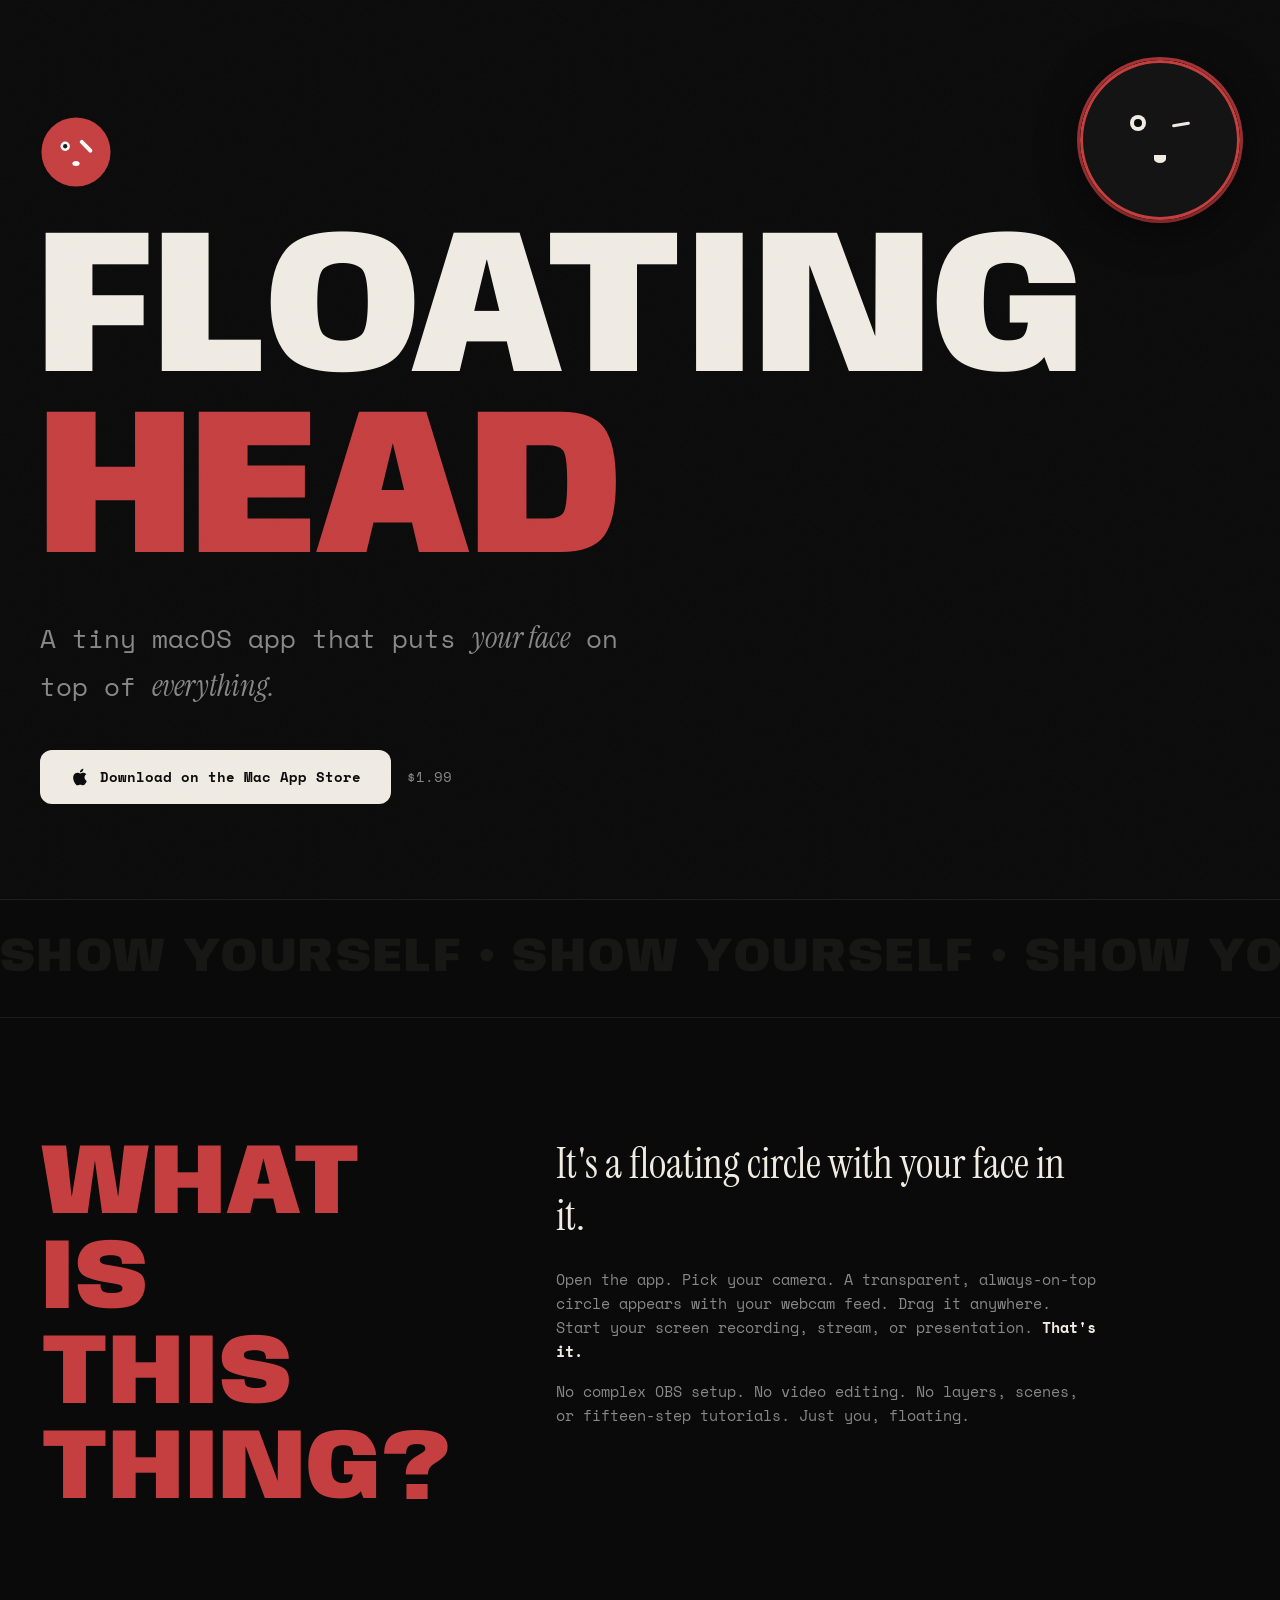
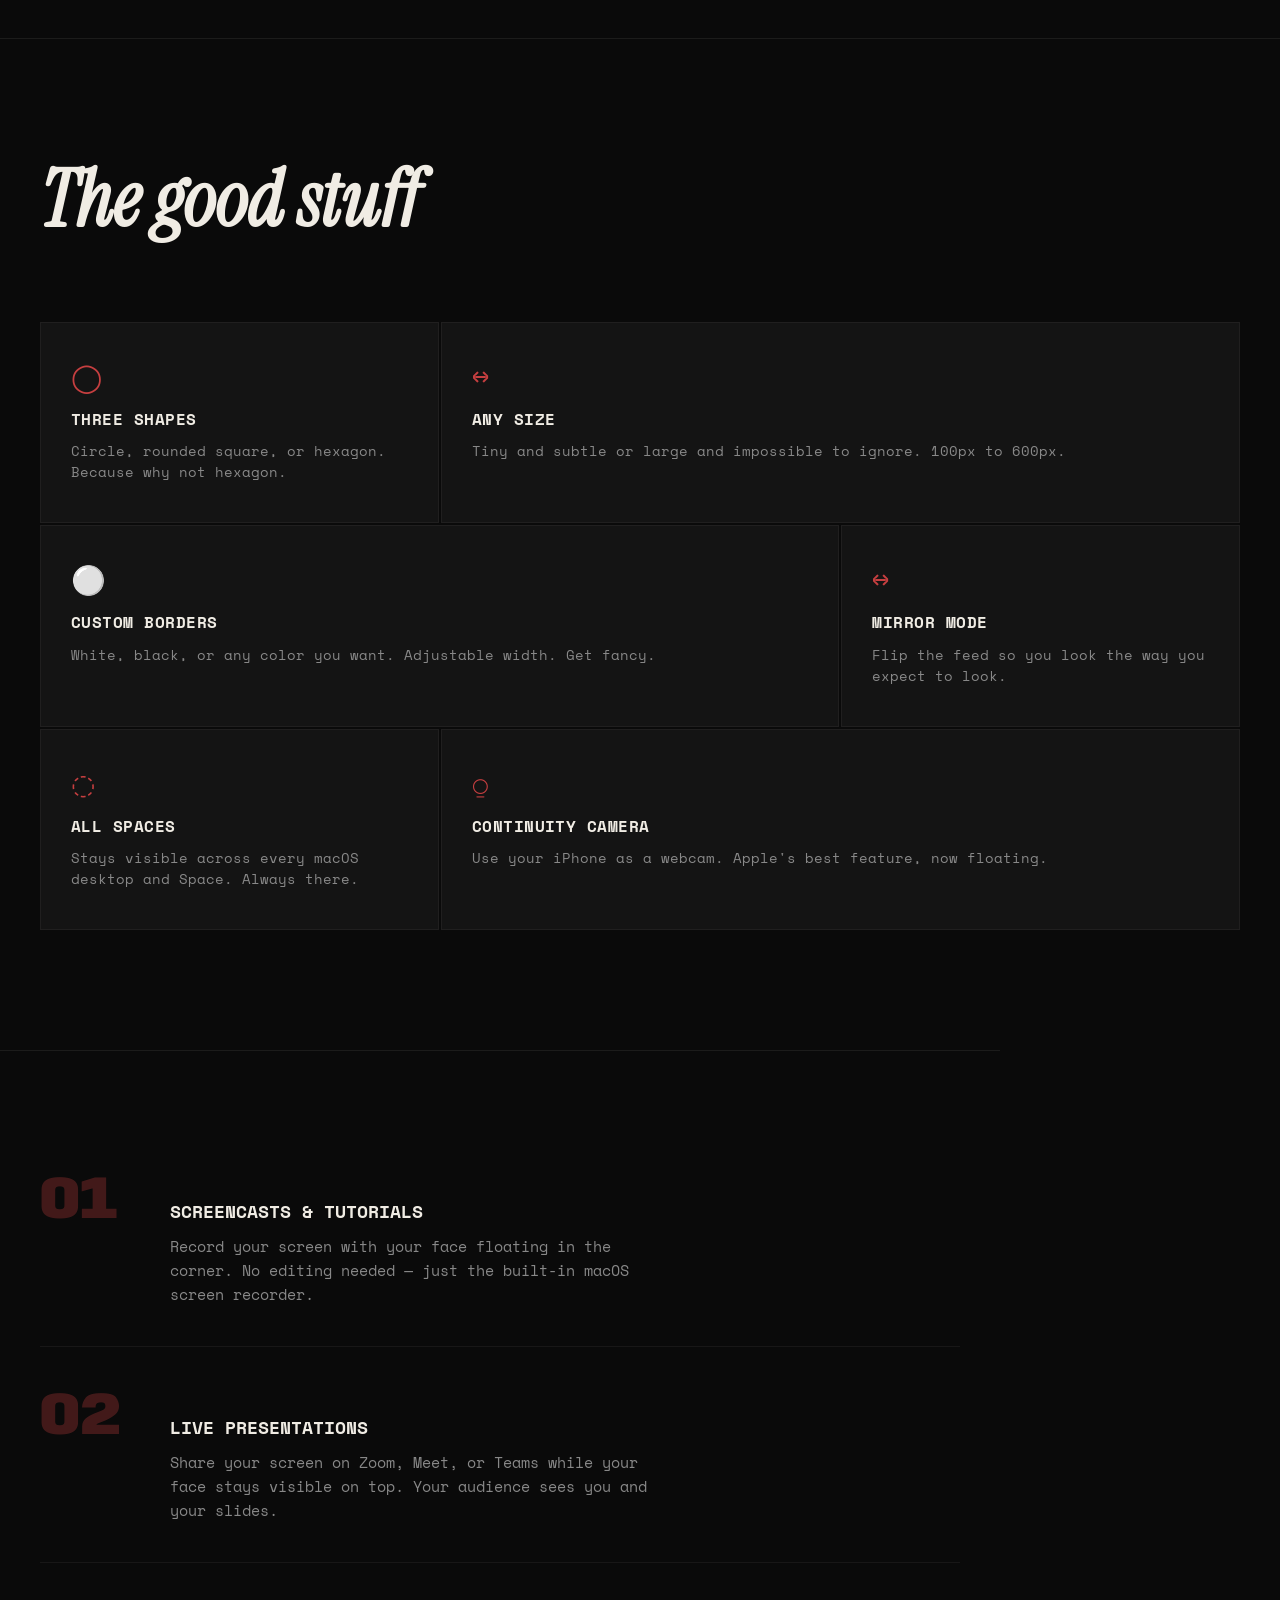
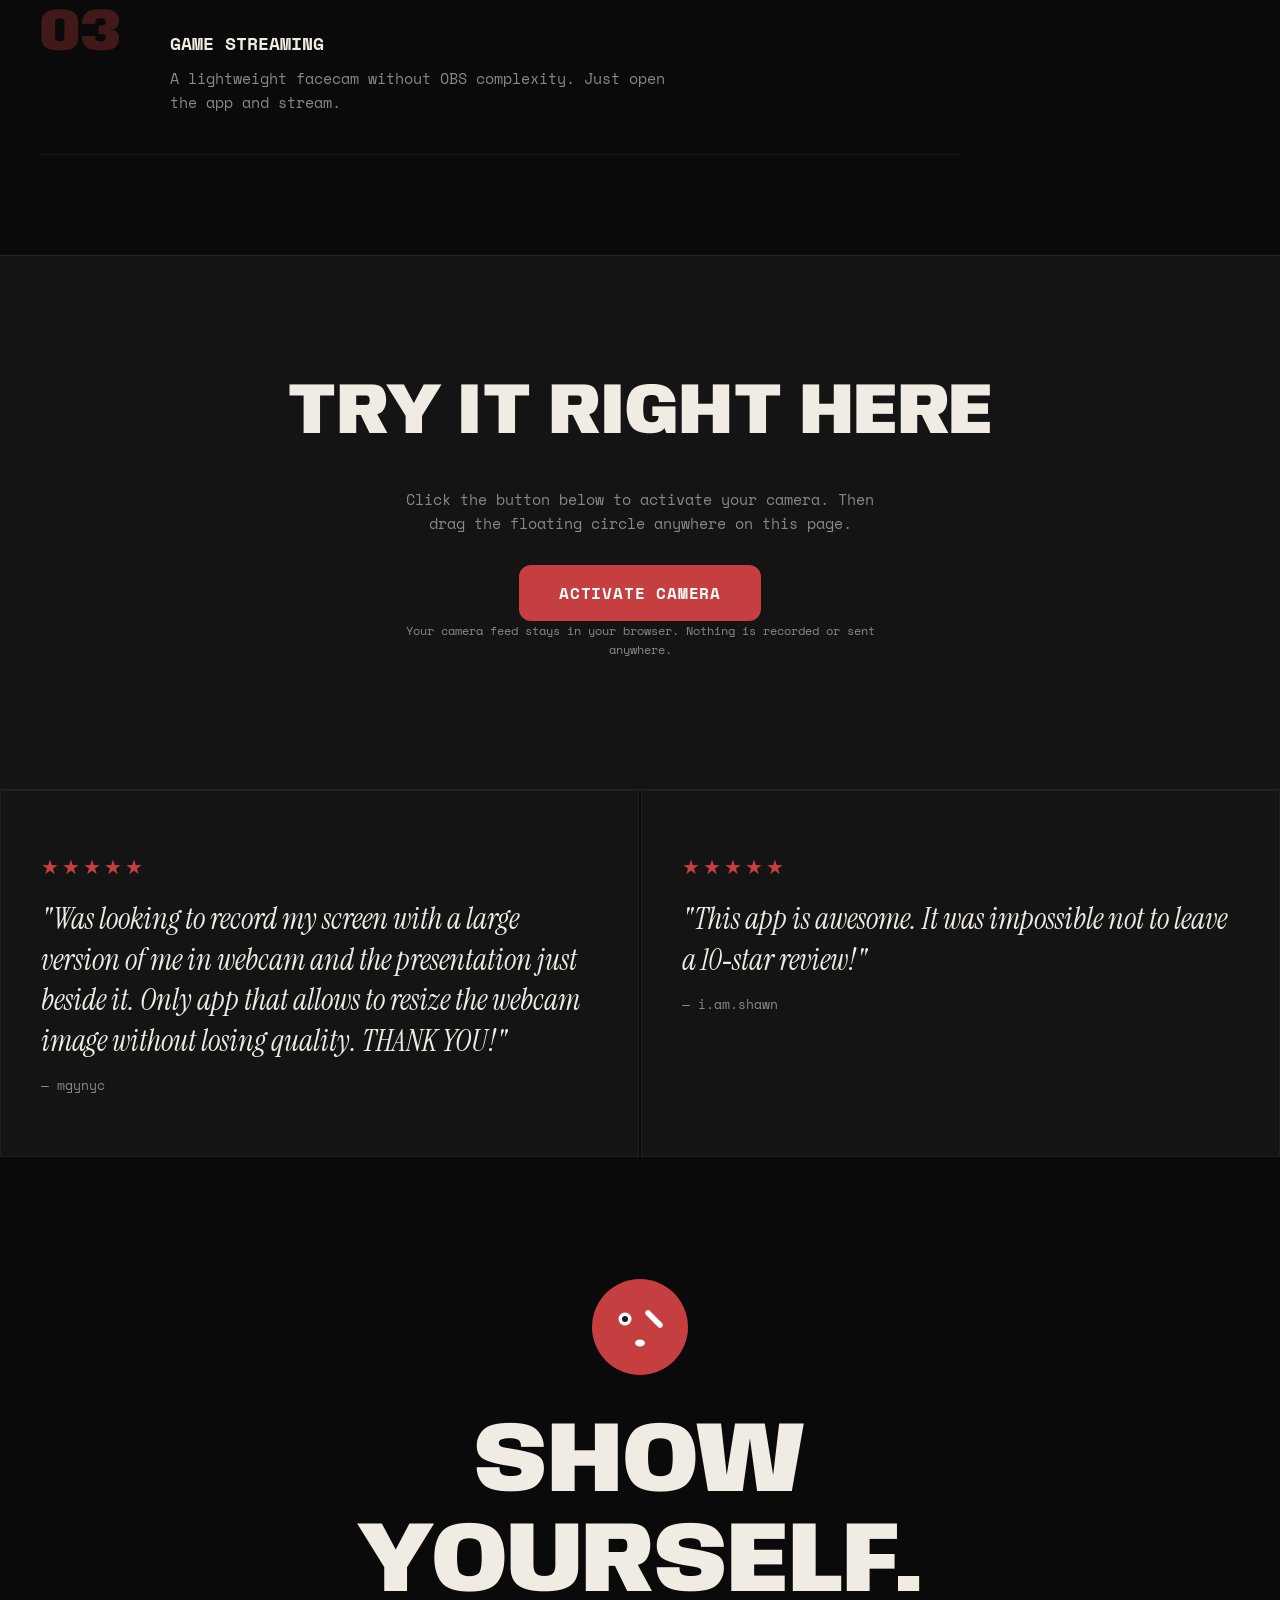
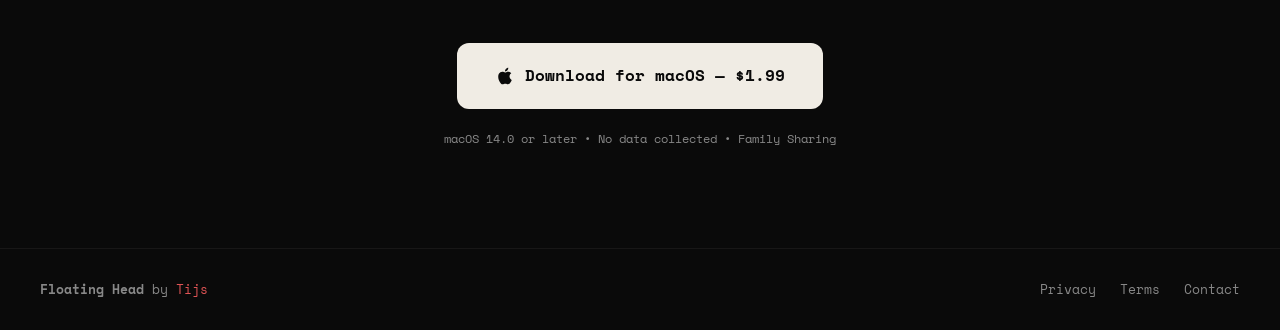
==== index.html @ 3c1fa78c "Initial website for Floating Head Brutalist-playful single-page site with live webcam demo, wink log" ====
<!DOCTYPE html>
<html lang="en">
<head>
  <meta charset="UTF-8">
  <meta name="viewport" content="width=device-width, initial-scale=1.0">
  <title>Floating Head — Show Yourself</title>
  <meta name="description" content="A tiny macOS app that puts your face in a floating circle on top of everything. For screencasts, streams, and presentations.">
  <meta property="og:title" content="Floating Head — Show Yourself">
  <meta property="og:description" content="A tiny macOS app that puts your face in a floating circle on top of everything.">
  <meta property="og:type" content="website">
  <meta property="og:url" content="https://floatinghead.app">
  <link rel="preconnect" href="https://fonts.googleapis.com">
  <link rel="preconnect" href="https://fonts.gstatic.com" crossorigin>
  <link href="https://fonts.googleapis.com/css2?family=Space+Mono:ital,wght@0,400;0,700;1,400&family=Instrument+Serif:ital@0;1&family=Anybody:wght@900&display=swap" rel="stylesheet">
  <link rel="stylesheet" href="styles.css">
  <link rel="icon" href="data:image/svg+xml,<svg xmlns='http://www.w3.org/2000/svg' viewBox='0 0 100 100'><circle cx='50' cy='50' r='45' fill='%23C63F40'/><circle cx='35' cy='42' r='6' fill='white'/><line x1='58' y1='36' x2='68' y2='48' stroke='white' stroke-width='5' stroke-linecap='round'/><circle cx='50' cy='65' r='4' fill='white'/></svg>">
</head>
<body>
  <!-- Noise overlay -->
  <div class="noise"></div>

  <!-- Floating webcam circle (draggable) -->
  <div class="floating-cam" id="floatingCam">
    <div class="cam-ring"></div>
    <video id="camVideo" autoplay playsinline muted></video>
    <div class="cam-placeholder" id="camPlaceholder">
      <div class="wink-face">
        <div class="wink-eye open"></div>
        <div class="wink-eye closed"></div>
        <div class="wink-mouth"></div>
      </div>
    </div>
    <div class="cam-label">drag me</div>
  </div>

  <!-- Hero -->
  <header class="hero">
    <div class="hero-logo">
      <svg class="wink-logo" viewBox="0 0 100 100" xmlns="http://www.w3.org/2000/svg">
        <circle cx="50" cy="50" r="48" fill="#C63F40"/>
        <circle cx="35" cy="42" r="6.5" fill="white"/>
        <circle cx="35" cy="42" r="3" fill="#1a1a1a"/>
        <line x1="58" y1="36" x2="70" y2="48" stroke="white" stroke-width="5.5" stroke-linecap="round"/>
        <ellipse cx="50" cy="66" rx="5" ry="3.5" fill="white"/>
      </svg>
    </div>
    <h1 class="hero-title">
      <span class="hero-line-1">FLOATING</span>
      <span class="hero-line-2">HEAD</span>
    </h1>
    <p class="hero-tagline">A tiny macOS app that puts <em>your&nbsp;face</em> on top of <em>everything.</em></p>
    <div class="hero-cta">
      <a href="https://apps.apple.com/us/app/floating-head-show-yourself/id1565946661?mt=12" class="btn-download">
        <svg class="apple-icon" viewBox="0 0 24 24" fill="currentColor" xmlns="http://www.w3.org/2000/svg"><path d="M18.71 19.5c-.83 1.24-1.71 2.45-3.05 2.47-1.34.03-1.77-.79-3.29-.79-1.53 0-2 .77-3.27.82-1.31.05-2.3-1.32-3.14-2.53C4.25 17 2.94 12.45 4.7 9.39c.87-1.52 2.43-2.48 4.12-2.51 1.28-.02 2.5.87 3.29.87.78 0 2.26-1.07 3.8-.91.65.03 2.47.26 3.64 1.98-.09.06-2.17 1.28-2.15 3.81.03 3.02 2.65 4.03 2.68 4.04-.03.07-.42 1.44-1.38 2.83M13 3.5c.73-.83 1.94-1.46 2.94-1.5.13 1.17-.34 2.35-1.04 3.19-.69.85-1.83 1.51-2.95 1.42-.15-1.15.41-2.35 1.05-3.11z"/></svg>
        Download on the Mac App Store
      </a>
      <span class="price-tag">$1.99</span>
    </div>
  </header>

  <!-- Marquee -->
  <div class="marquee-wrap">
    <div class="marquee">
      <span>SHOW YOURSELF &bull; SHOW YOURSELF &bull; SHOW YOURSELF &bull; SHOW YOURSELF &bull; SHOW YOURSELF &bull; SHOW YOURSELF &bull; SHOW YOURSELF &bull; SHOW YOURSELF &bull;&nbsp;</span>
      <span>SHOW YOURSELF &bull; SHOW YOURSELF &bull; SHOW YOURSELF &bull; SHOW YOURSELF &bull; SHOW YOURSELF &bull; SHOW YOURSELF &bull; SHOW YOURSELF &bull; SHOW YOURSELF &bull;&nbsp;</span>
    </div>
  </div>

  <!-- What it does -->
  <section class="what-section">
    <div class="what-grid">
      <div class="what-text">
        <h2>What<br>is<br>this<br>thing?</h2>
      </div>
      <div class="what-answer">
        <p class="big-p">It's a floating circle with your face in it.</p>
        <p>Open the app. Pick your camera. A transparent, always-on-top circle appears with your webcam feed. Drag it anywhere. Start your screen recording, stream, or presentation. <strong>That's it.</strong></p>
        <p>No complex OBS setup. No video editing. No layers, scenes, or fifteen-step tutorials. Just you, floating.</p>
      </div>
    </div>
  </section>

  <!-- Features (grid-breaking) -->
  <section class="features-section">
    <h2 class="features-heading">The good stuff</h2>
    <div class="features-grid">
      <div class="feature-card card-1">
        <div class="feature-icon">&#9711;</div>
        <h3>Three shapes</h3>
        <p>Circle, rounded square, or hexagon. Because&nbsp;why&nbsp;not hexagon.</p>
      </div>
      <div class="feature-card card-2">
        <div class="feature-icon">&harr;</div>
        <h3>Any size</h3>
        <p>Tiny and subtle or large and impossible to ignore. 100px to 600px.</p>
      </div>
      <div class="feature-card card-3">
        <div class="feature-icon">&#9898;</div>
        <h3>Custom borders</h3>
        <p>White, black, or any color you want. Adjustable width. Get fancy.</p>
      </div>
      <div class="feature-card card-4">
        <div class="feature-icon">&#8596;</div>
        <h3>Mirror mode</h3>
        <p>Flip the feed so you look the way you expect to look.</p>
      </div>
      <div class="feature-card card-5">
        <div class="feature-icon">&#9676;</div>
        <h3>All Spaces</h3>
        <p>Stays visible across every macOS desktop and Space. Always there.</p>
      </div>
      <div class="feature-card card-6">
        <div class="feature-icon">&#9052;</div>
        <h3>Continuity Camera</h3>
        <p>Use your iPhone as a webcam. Apple's best feature, now floating.</p>
      </div>
    </div>
  </section>

  <!-- Use cases -->
  <section class="usecases-section">
    <div class="usecase-row">
      <div class="usecase-num">01</div>
      <div class="usecase-text">
        <h3>Screencasts & tutorials</h3>
        <p>Record your screen with your face floating in the corner. No editing needed — just the built-in macOS screen recorder.</p>
      </div>
    </div>
    <div class="usecase-row">
      <div class="usecase-num">02</div>
      <div class="usecase-text">
        <h3>Live presentations</h3>
        <p>Share your screen on Zoom, Meet, or Teams while your face stays visible on top. Your audience sees you and your slides.</p>
      </div>
    </div>
    <div class="usecase-row">
      <div class="usecase-num">03</div>
      <div class="usecase-text">
        <h3>Game streaming</h3>
        <p>A lightweight facecam without OBS complexity. Just open the app and stream.</p>
      </div>
    </div>
  </section>

  <!-- Try it -->
  <section class="try-section">
    <h2>Try it right here</h2>
    <p>Click the button below to activate your camera. Then drag the floating circle anywhere on this page.</p>
    <button class="btn-try" id="btnTry">
      Activate camera
    </button>
    <p class="try-note">Your camera feed stays in your browser. Nothing is recorded or sent anywhere.</p>
  </section>

  <!-- Reviews -->
  <section class="reviews-section">
    <div class="review-card">
      <div class="stars">&#9733;&#9733;&#9733;&#9733;&#9733;</div>
      <blockquote>"Was looking to record my screen with a large version of me in webcam and the presentation just beside it. Only app that allows to resize the webcam image without losing quality. THANK&nbsp;YOU!"</blockquote>
      <cite>— mgynyc</cite>
    </div>
    <div class="review-card">
      <div class="stars">&#9733;&#9733;&#9733;&#9733;&#9733;</div>
      <blockquote>"This app is awesome. It was impossible not to leave a 10&#8209;star&nbsp;review!"</blockquote>
      <cite>— i.am.shawn</cite>
    </div>
  </section>

  <!-- Bottom CTA -->
  <section class="bottom-cta">
    <div class="bottom-cta-inner">
      <svg class="wink-logo-big" viewBox="0 0 100 100" xmlns="http://www.w3.org/2000/svg">
        <circle cx="50" cy="50" r="48" fill="#C63F40"/>
        <circle cx="35" cy="42" r="6.5" fill="white"/>
        <circle cx="35" cy="42" r="3" fill="#1a1a1a"/>
        <line x1="58" y1="36" x2="70" y2="48" stroke="white" stroke-width="5.5" stroke-linecap="round"/>
        <ellipse cx="50" cy="66" rx="5" ry="3.5" fill="white"/>
      </svg>
      <h2>Show yourself.</h2>
      <a href="https://apps.apple.com/us/app/floating-head-show-yourself/id1565946661?mt=12" class="btn-download btn-download-big">
        <svg class="apple-icon" viewBox="0 0 24 24" fill="currentColor" xmlns="http://www.w3.org/2000/svg"><path d="M18.71 19.5c-.83 1.24-1.71 2.45-3.05 2.47-1.34.03-1.77-.79-3.29-.79-1.53 0-2 .77-3.27.82-1.31.05-2.3-1.32-3.14-2.53C4.25 17 2.94 12.45 4.7 9.39c.87-1.52 2.43-2.48 4.12-2.51 1.28-.02 2.5.87 3.29.87.78 0 2.26-1.07 3.8-.91.65.03 2.47.26 3.64 1.98-.09.06-2.17 1.28-2.15 3.81.03 3.02 2.65 4.03 2.68 4.04-.03.07-.42 1.44-1.38 2.83M13 3.5c.73-.83 1.94-1.46 2.94-1.5.13 1.17-.34 2.35-1.04 3.19-.69.85-1.83 1.51-2.95 1.42-.15-1.15.41-2.35 1.05-3.11z"/></svg>
        Download for macOS — $1.99
      </a>
      <p class="compat">macOS 14.0 or later &bull; No data collected &bull; Family Sharing</p>
    </div>
  </section>

  <!-- Footer -->
  <footer class="footer">
    <div class="footer-inner">
      <div class="footer-left">
        <span class="footer-name">Floating Head</span> by <a href="https://tijs.org">Tijs</a>
      </div>
      <div class="footer-right">
        <a href="https://tijs.weblog.lol/floatinghead/privacy-policy">Privacy</a>
        <a href="https://tijs.weblog.lol/floatinghead/terms-conditions">Terms</a>
        <a href="mailto:hello@tijs.org">Contact</a>
      </div>
    </div>
  </footer>

  <script src="script.js"></script>
</body>
</html>
---- styles.css ----
/* === TOKENS === */
:root {
  --coral: #C63F40;
  --coral-light: #e05455;
  --coral-dark: #9a2e2f;
  --black: #0a0a0a;
  --off-black: #141414;
  --off-white: #f0ece4;
  --cream: #faf7f0;
  --grey: #888;
  --font-display: 'Anybody', system-ui, sans-serif;
  --font-serif: 'Instrument Serif', Georgia, serif;
  --font-mono: 'Space Mono', 'SF Mono', monospace;
  --cam-size: 160px;
}

/* === RESET === */
*, *::before, *::after { margin: 0; padding: 0; box-sizing: border-box; }
html { scroll-behavior: smooth; -webkit-font-smoothing: antialiased; }
body {
  font-family: var(--font-mono);
  background: var(--black);
  color: var(--off-white);
  overflow-x: hidden;
  cursor: default;
  line-height: 1.6;
  font-size: 15px;
}

a { color: var(--coral-light); text-decoration: none; transition: color 0.2s; }
a:hover { color: var(--off-white); }
em { font-family: var(--font-serif); font-style: italic; font-size: 1.15em; }
strong { color: var(--off-white); }

::selection {
  background: var(--coral);
  color: white;
}

/* === NOISE OVERLAY === */
.noise {
  position: fixed;
  inset: 0;
  z-index: 9999;
  pointer-events: none;
  opacity: 0.035;
  background-image: url("data:image/svg+xml,%3Csvg viewBox='0 0 256 256' xmlns='http://www.w3.org/2000/svg'%3E%3Cfilter id='n'%3E%3CfeTurbulence type='fractalNoise' baseFrequency='0.9' numOctaves='4' stitchTiles='stitch'/%3E%3C/filter%3E%3Crect width='100%25' height='100%25' filter='url(%23n)'/%3E%3C/svg%3E");
  background-repeat: repeat;
  background-size: 256px;
}

/* === FLOATING CAM === */
.floating-cam {
  position: fixed;
  top: 60px;
  right: 40px;
  width: var(--cam-size);
  height: var(--cam-size);
  border-radius: 50%;
  z-index: 10000;
  cursor: grab;
  overflow: hidden;
  box-shadow: 0 8px 40px rgba(0,0,0,0.6), 0 0 0 3px var(--coral);
  transition: box-shadow 0.3s ease, transform 0.2s ease;
  user-select: none;
  -webkit-user-select: none;
}
.floating-cam:hover {
  box-shadow: 0 12px 50px rgba(198,63,64,0.4), 0 0 0 3px var(--coral-light);
  transform: scale(1.03);
}
.floating-cam:active { cursor: grabbing; transform: scale(0.98); }
.floating-cam .cam-ring {
  position: absolute;
  inset: 0;
  border-radius: 50%;
  border: 3px solid var(--coral);
  z-index: 2;
  pointer-events: none;
}
.floating-cam video {
  width: 100%;
  height: 100%;
  object-fit: cover;
  transform: scaleX(-1);
  display: none;
}
.floating-cam video.active { display: block; }
.cam-placeholder {
  width: 100%;
  height: 100%;
  background: var(--off-black);
  display: flex;
  align-items: center;
  justify-content: center;
}
.cam-placeholder.hidden { display: none; }

/* Wink face in placeholder */
.wink-face {
  position: relative;
  width: 70px;
  height: 50px;
}
.wink-eye {
  position: absolute;
  top: 0;
}
.wink-eye.open {
  left: 5px;
  width: 16px;
  height: 16px;
  border-radius: 50%;
  background: var(--off-white);
}
.wink-eye.open::after {
  content: '';
  position: absolute;
  top: 4px;
  left: 4px;
  width: 8px;
  height: 8px;
  border-radius: 50%;
  background: var(--black);
}
.wink-eye.closed {
  right: 5px;
  top: 8px;
  width: 18px;
  height: 3px;
  background: var(--off-white);
  border-radius: 2px;
  transform: rotate(-10deg);
}
.wink-mouth {
  position: absolute;
  bottom: 2px;
  left: 50%;
  transform: translateX(-50%);
  width: 12px;
  height: 8px;
  border-radius: 0 0 50% 50%;
  background: var(--off-white);
}

.cam-label {
  position: absolute;
  bottom: -28px;
  left: 50%;
  transform: translateX(-50%);
  font-size: 11px;
  color: var(--grey);
  text-transform: uppercase;
  letter-spacing: 0.1em;
  white-space: nowrap;
  opacity: 0;
  transition: opacity 0.3s;
  font-family: var(--font-mono);
}
.floating-cam:hover .cam-label { opacity: 1; }

/* === HERO === */
.hero {
  min-height: 100vh;
  display: flex;
  flex-direction: column;
  justify-content: center;
  padding: 80px 40px 60px;
  position: relative;
}
.hero-logo {
  margin-bottom: 30px;
}
.wink-logo {
  width: 72px;
  height: 72px;
  animation: float 4s ease-in-out infinite;
}
@keyframes float {
  0%, 100% { transform: translateY(0); }
  50% { transform: translateY(-10px); }
}
.hero-title {
  font-family: var(--font-display);
  font-weight: 900;
  line-height: 0.88;
  letter-spacing: -0.03em;
  text-transform: uppercase;
}
.hero-line-1 {
  display: block;
  font-size: clamp(80px, 16vw, 220px);
  color: var(--off-white);
}
.hero-line-2 {
  display: block;
  font-size: clamp(80px, 16vw, 220px);
  color: var(--coral);
  -webkit-text-stroke: 2px var(--coral);
}
.hero-tagline {
  margin-top: 30px;
  font-size: clamp(18px, 2.5vw, 26px);
  max-width: 600px;
  color: var(--grey);
  line-height: 1.6;
}
.hero-cta {
  margin-top: 40px;
  display: flex;
  align-items: center;
  gap: 16px;
  flex-wrap: wrap;
}

/* === BUTTONS === */
.btn-download {
  display: inline-flex;
  align-items: center;
  gap: 10px;
  background: var(--off-white);
  color: var(--black);
  padding: 14px 28px;
  border-radius: 12px;
  font-family: var(--font-mono);
  font-size: 14px;
  font-weight: 700;
  transition: all 0.2s ease;
  border: 2px solid transparent;
}
.btn-download:hover {
  background: var(--coral);
  color: white;
  transform: translateY(-2px);
  box-shadow: 0 6px 24px rgba(198,63,64,0.4);
}
.apple-icon { width: 20px; height: 20px; }
.price-tag {
  font-size: 14px;
  color: var(--grey);
  font-family: var(--font-mono);
}

/* === MARQUEE === */
.marquee-wrap {
  padding: 20px 0;
  border-top: 1px solid rgba(240,236,228,0.08);
  border-bottom: 1px solid rgba(240,236,228,0.08);
  overflow: hidden;
  margin-top: -1px;
}
.marquee {
  display: flex;
  white-space: nowrap;
  animation: scroll 20s linear infinite;
}
.marquee span {
  font-family: var(--font-display);
  font-size: clamp(24px, 4vw, 48px);
  font-weight: 900;
  color: rgba(240,236,228,0.06);
  text-transform: uppercase;
  letter-spacing: 0.05em;
  flex-shrink: 0;
}
@keyframes scroll {
  from { transform: translateX(0); }
  to { transform: translateX(-50%); }
}

/* === WHAT SECTION === */
.what-section {
  padding: 120px 40px;
  border-bottom: 1px solid rgba(240,236,228,0.08);
}
.what-grid {
  display: grid;
  grid-template-columns: 1fr 1.5fr;
  gap: 60px;
  max-width: 1200px;
  align-items: start;
}
.what-text h2 {
  font-family: var(--font-display);
  font-size: clamp(48px, 8vw, 100px);
  font-weight: 900;
  line-height: 0.95;
  text-transform: uppercase;
  color: var(--coral);
}
.what-answer .big-p {
  font-family: var(--font-serif);
  font-size: clamp(28px, 3.5vw, 42px);
  line-height: 1.25;
  color: var(--off-white);
  margin-bottom: 24px;
}
.what-answer p {
  color: var(--grey);
  font-size: 15px;
  margin-bottom: 16px;
  max-width: 540px;
}

/* === FEATURES === */
.features-section {
  padding: 100px 40px 120px;
  position: relative;
}
.features-heading {
  font-family: var(--font-serif);
  font-style: italic;
  font-size: clamp(40px, 6vw, 80px);
  margin-bottom: 60px;
  color: var(--off-white);
}
.features-grid {
  display: grid;
  grid-template-columns: repeat(3, 1fr);
  gap: 2px;
  max-width: 1200px;
}
.feature-card {
  background: var(--off-black);
  padding: 40px 30px;
  position: relative;
  transition: all 0.3s ease;
  border: 1px solid rgba(240,236,228,0.05);
}
.feature-card:hover {
  background: rgba(198,63,64,0.08);
  border-color: rgba(198,63,64,0.2);
  transform: translateY(-4px);
  z-index: 2;
}
/* Intentional grid breaks - some cards span or offset */
.card-1 { grid-column: 1 / 2; }
.card-2 { grid-column: 2 / 4; }
.card-3 { grid-column: 1 / 3; }
.card-4 { grid-column: 3 / 4; }
.card-5 { grid-column: 1 / 2; }
.card-6 { grid-column: 2 / 4; }

.feature-icon {
  font-size: 28px;
  margin-bottom: 16px;
  color: var(--coral);
  line-height: 1;
}
.feature-card h3 {
  font-family: var(--font-mono);
  font-size: 16px;
  font-weight: 700;
  margin-bottom: 8px;
  text-transform: uppercase;
  letter-spacing: 0.03em;
}
.feature-card p {
  color: var(--grey);
  font-size: 14px;
  line-height: 1.5;
}

/* === USE CASES === */
.usecases-section {
  padding: 80px 40px 100px;
  max-width: 1000px;
  border-top: 1px solid rgba(240,236,228,0.08);
}
.usecase-row {
  display: flex;
  gap: 40px;
  padding: 40px 0;
  border-bottom: 1px solid rgba(240,236,228,0.06);
  align-items: baseline;
  transition: all 0.3s;
}
.usecase-row:hover {
  padding-left: 20px;
}
.usecase-num {
  font-family: var(--font-display);
  font-size: 60px;
  font-weight: 900;
  color: rgba(198,63,64,0.3);
  line-height: 1;
  flex-shrink: 0;
  min-width: 90px;
}
.usecase-row:hover .usecase-num {
  color: var(--coral);
}
.usecase-text h3 {
  font-family: var(--font-mono);
  font-weight: 700;
  font-size: 18px;
  margin-bottom: 8px;
  text-transform: uppercase;
}
.usecase-text p {
  color: var(--grey);
  font-size: 15px;
  max-width: 500px;
}

/* === TRY SECTION === */
.try-section {
  padding: 100px 40px;
  text-align: center;
  background: var(--off-black);
  border-top: 1px solid rgba(240,236,228,0.08);
  border-bottom: 1px solid rgba(240,236,228,0.08);
}
.try-section h2 {
  font-family: var(--font-display);
  font-size: clamp(36px, 6vw, 72px);
  font-weight: 900;
  text-transform: uppercase;
  margin-bottom: 16px;
}
.try-section > p {
  color: var(--grey);
  max-width: 500px;
  margin: 0 auto 30px;
}
.btn-try {
  font-family: var(--font-mono);
  font-size: 16px;
  font-weight: 700;
  padding: 16px 40px;
  background: var(--coral);
  color: white;
  border: none;
  border-radius: 12px;
  cursor: pointer;
  transition: all 0.2s ease;
  text-transform: uppercase;
  letter-spacing: 0.05em;
}
.btn-try:hover {
  background: var(--coral-light);
  transform: translateY(-2px);
  box-shadow: 0 6px 24px rgba(198,63,64,0.5);
}
.btn-try:active { transform: scale(0.97); }
.btn-try.active {
  background: transparent;
  border: 2px solid var(--coral);
  color: var(--coral);
}
.try-note {
  font-size: 12px;
  color: rgba(136,136,136,0.6);
  margin-top: 20px;
}

/* === REVIEWS === */
.reviews-section {
  display: flex;
  gap: 2px;
  padding: 0;
}
.review-card {
  flex: 1;
  padding: 60px 40px;
  background: var(--off-black);
  border: 1px solid rgba(240,236,228,0.05);
  transition: all 0.3s;
}
.review-card:hover {
  background: rgba(198,63,64,0.05);
}
.stars {
  color: var(--coral);
  font-size: 20px;
  letter-spacing: 3px;
  margin-bottom: 16px;
}
.review-card blockquote {
  font-family: var(--font-serif);
  font-size: clamp(20px, 2.5vw, 30px);
  font-style: italic;
  line-height: 1.35;
  color: var(--off-white);
}
.review-card cite {
  display: block;
  margin-top: 14px;
  font-family: var(--font-mono);
  font-size: 13px;
  font-style: normal;
  color: var(--grey);
}

/* === BOTTOM CTA === */
.bottom-cta {
  padding: 120px 40px 100px;
  text-align: center;
}
.bottom-cta-inner {
  max-width: 600px;
  margin: 0 auto;
}
.wink-logo-big {
  width: 100px;
  height: 100px;
  margin-bottom: 30px;
  animation: float 4s ease-in-out infinite;
}
.bottom-cta h2 {
  font-family: var(--font-display);
  font-size: clamp(48px, 8vw, 100px);
  font-weight: 900;
  text-transform: uppercase;
  margin-bottom: 30px;
  line-height: 1;
}
.btn-download-big {
  font-size: 16px;
  padding: 18px 36px;
}
.compat {
  margin-top: 20px;
  font-size: 12px;
  color: var(--grey);
}

/* === FOOTER === */
.footer {
  padding: 30px 40px;
  border-top: 1px solid rgba(240,236,228,0.06);
}
.footer-inner {
  display: flex;
  justify-content: space-between;
  align-items: center;
  flex-wrap: wrap;
  gap: 16px;
}
.footer-name {
  font-weight: 700;
}
.footer-left {
  color: var(--grey);
  font-size: 13px;
}
.footer-right {
  display: flex;
  gap: 24px;
  font-size: 13px;
}
.footer-right a {
  color: var(--grey);
}
.footer-right a:hover {
  color: var(--off-white);
}

/* === SCROLL ANIMATIONS === */
.what-section,
.features-section,
.usecases-section,
.try-section,
.reviews-section,
.bottom-cta {
  opacity: 0;
  transform: translateY(30px);
  transition: opacity 0.8s ease, transform 0.8s ease;
}
.what-section.visible,
.features-section.visible,
.usecases-section.visible,
.try-section.visible,
.reviews-section.visible,
.bottom-cta.visible {
  opacity: 1;
  transform: translateY(0);
}

/* Hero staggered entrance */
.hero-logo { opacity: 0; animation: fadeUp 0.6s ease forwards 0.1s; }
.hero-line-1 { opacity: 0; animation: fadeUp 0.6s ease forwards 0.2s; }
.hero-line-2 { opacity: 0; animation: fadeUp 0.6s ease forwards 0.35s; }
.hero-tagline { opacity: 0; animation: fadeUp 0.6s ease forwards 0.5s; }
.hero-cta { opacity: 0; animation: fadeUp 0.6s ease forwards 0.65s; }

@keyframes fadeUp {
  from { opacity: 0; transform: translateY(20px); }
  to { opacity: 1; transform: translateY(0); }
}

/* Feature card stagger */
.feature-card {
  opacity: 0;
  transform: translateY(20px);
  transition: opacity 0.5s ease, transform 0.5s ease, background 0.3s ease, border-color 0.3s ease;
}
.features-section.visible .card-1 { transition-delay: 0s; opacity: 1; transform: translateY(0); }
.features-section.visible .card-2 { transition-delay: 0.08s; opacity: 1; transform: translateY(0); }
.features-section.visible .card-3 { transition-delay: 0.16s; opacity: 1; transform: translateY(0); }
.features-section.visible .card-4 { transition-delay: 0.24s; opacity: 1; transform: translateY(0); }
.features-section.visible .card-5 { transition-delay: 0.32s; opacity: 1; transform: translateY(0); }
.features-section.visible .card-6 { transition-delay: 0.4s; opacity: 1; transform: translateY(0); }

/* Hover card raise stays fast */
.feature-card:hover {
  transition: background 0.3s ease, border-color 0.3s ease, transform 0.2s ease;
}

/* === RESPONSIVE === */
@media (max-width: 900px) {
  .what-grid {
    grid-template-columns: 1fr;
    gap: 30px;
  }
  .what-text h2 {
    font-size: 48px;
  }
  .features-grid {
    grid-template-columns: 1fr;
  }
  .feature-card,
  .card-1, .card-2, .card-3,
  .card-4, .card-5, .card-6 {
    grid-column: auto;
  }
  .reviews-section {
    flex-direction: column;
  }
  .floating-cam {
    --cam-size: 120px;
    top: 20px;
    right: 20px;
  }
  .hero {
    padding: 100px 24px 60px;
  }
  .what-section,
  .features-section,
  .usecases-section,
  .try-section,
  .bottom-cta,
  .footer {
    padding-left: 24px;
    padding-right: 24px;
  }
  .usecase-row {
    flex-direction: column;
    gap: 12px;
  }
  .usecase-num {
    font-size: 36px;
    min-width: auto;
  }
}

@media (max-width: 500px) {
  .hero-title {
    font-size: 60px;
  }
  .floating-cam {
    --cam-size: 90px;
  }
}
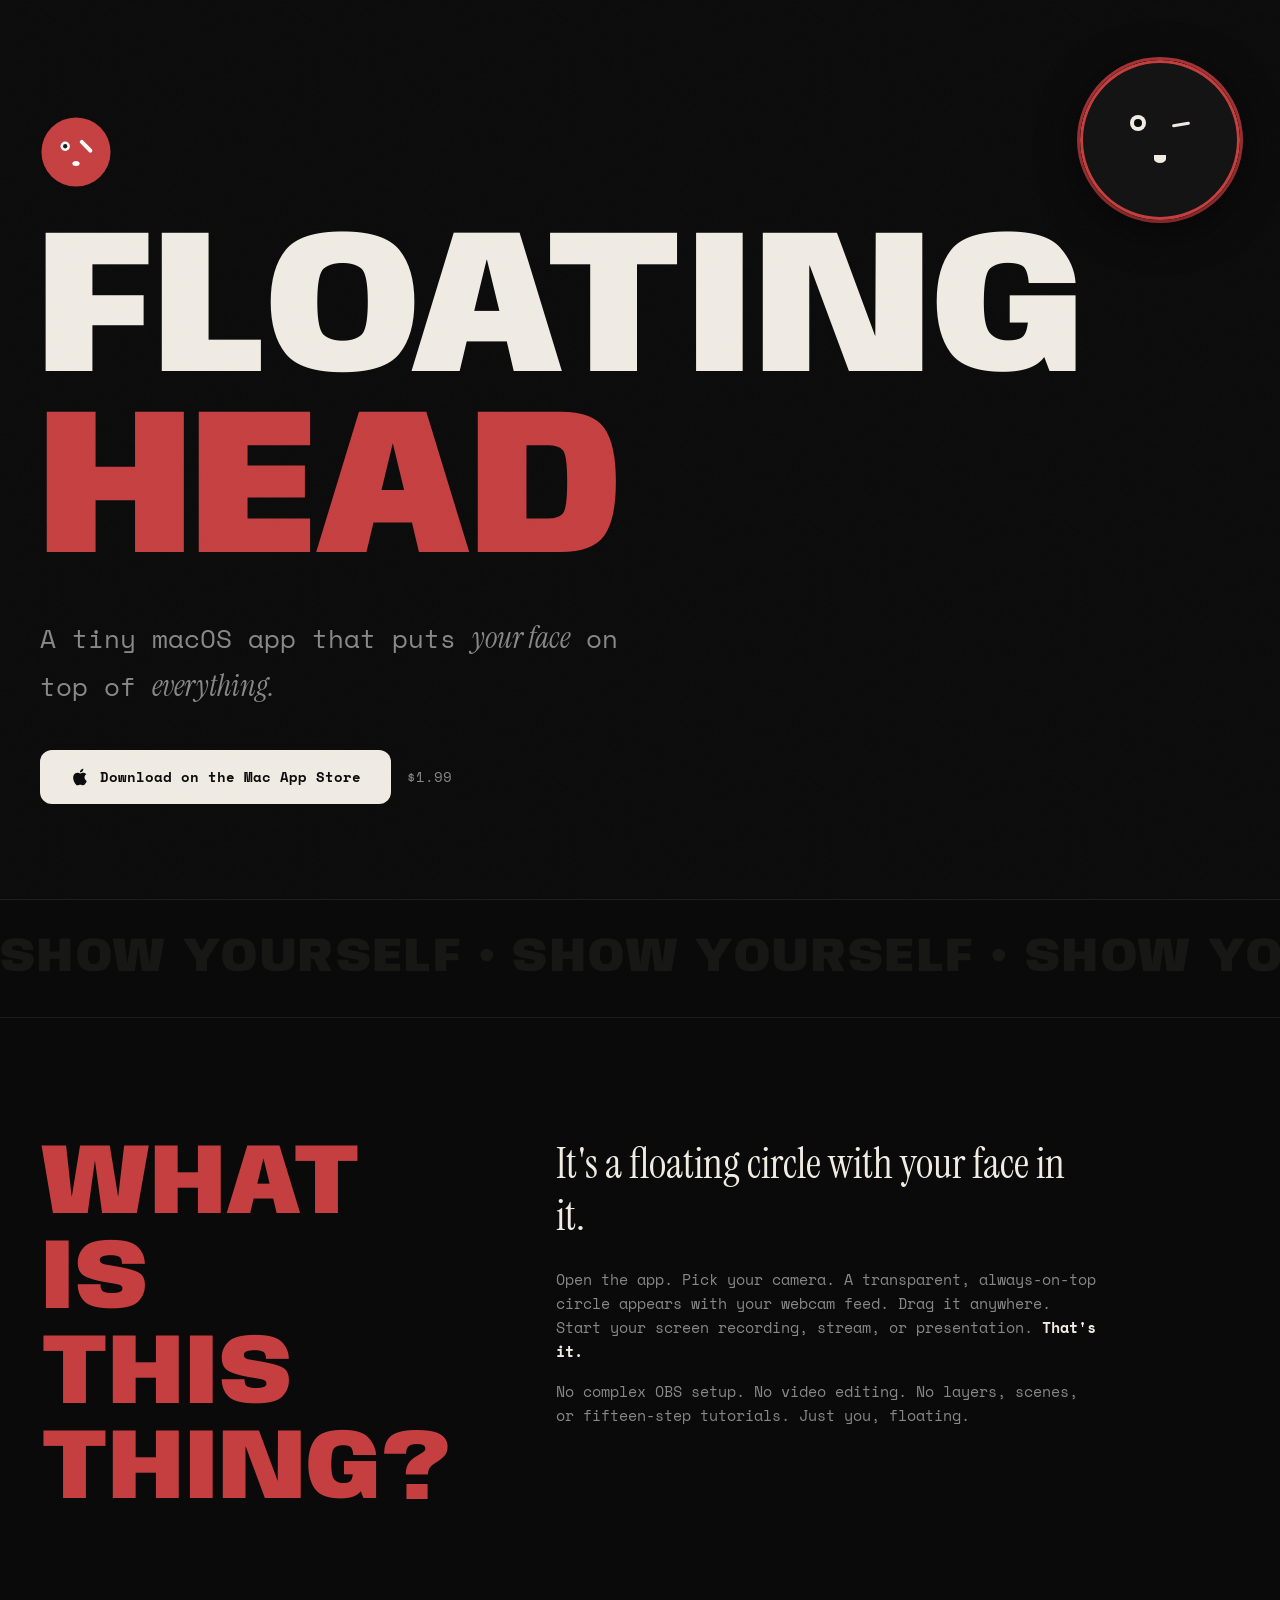
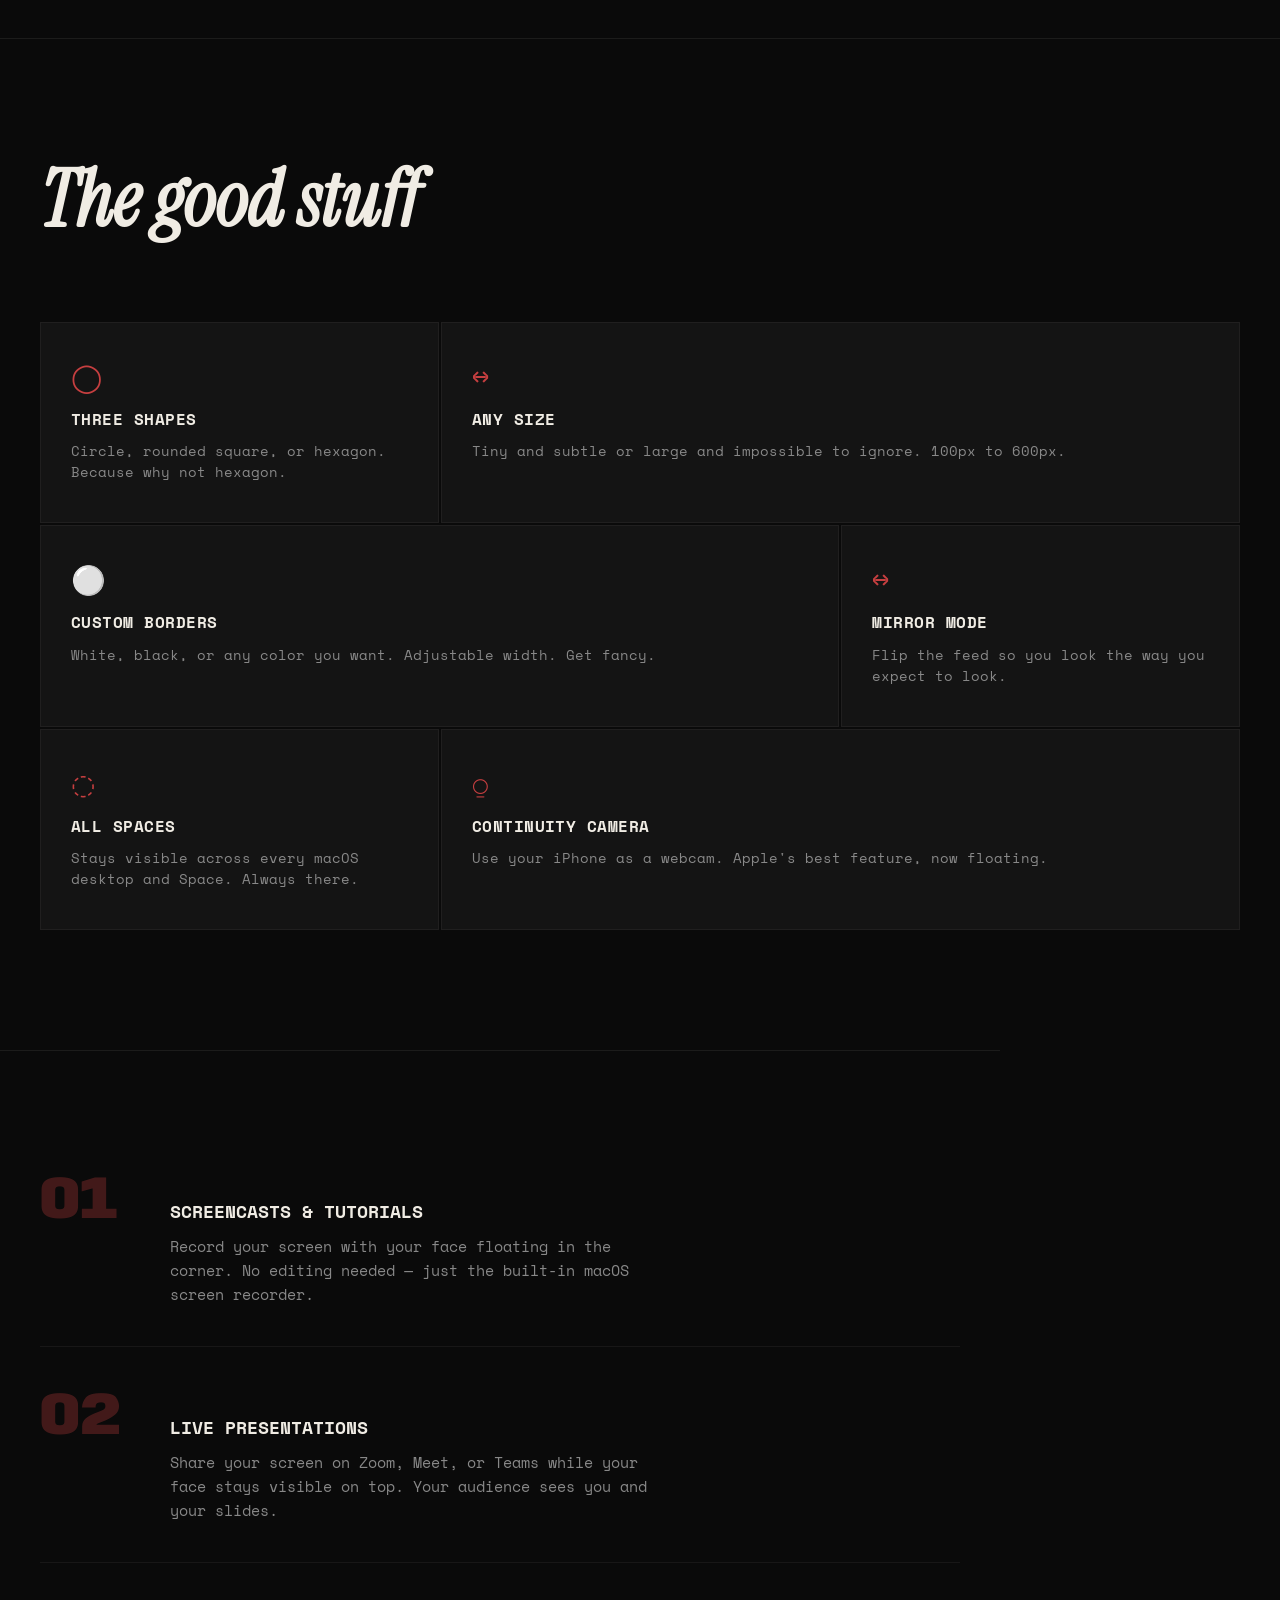
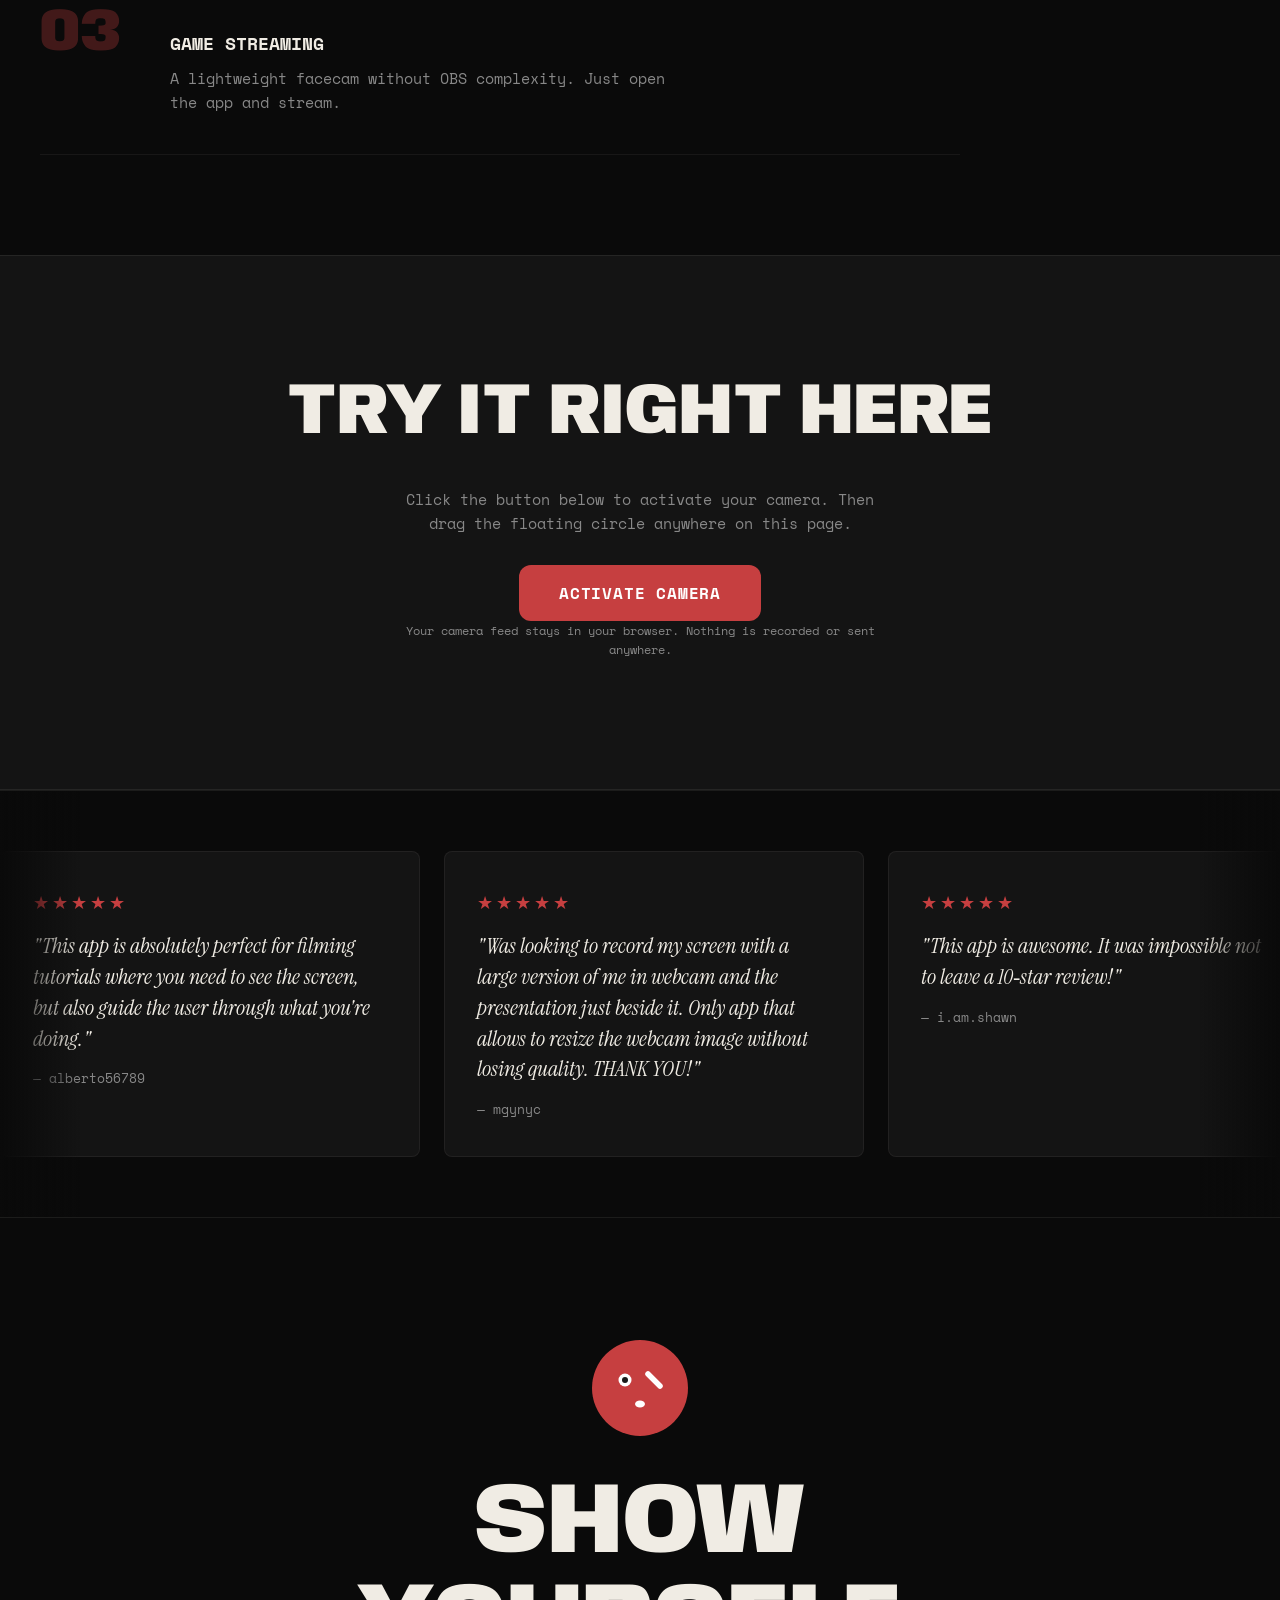
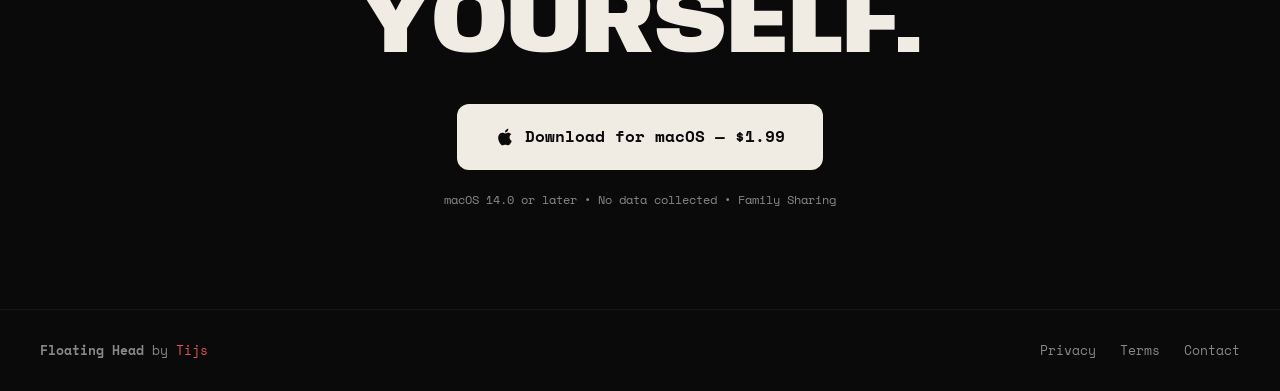
==== commit 72c25dc3: "Add scrolling reviews carousel with real App Store reviews" ====
--- a/index.html
+++ b/index.html
@@ -154,15 +154,37 @@
 
   <!-- Reviews -->
   <section class="reviews-section">
-    <div class="review-card">
-      <div class="stars">&#9733;&#9733;&#9733;&#9733;&#9733;</div>
-      <blockquote>"Was looking to record my screen with a large version of me in webcam and the presentation just beside it. Only app that allows to resize the webcam image without losing quality. THANK&nbsp;YOU!"</blockquote>
-      <cite>— mgynyc</cite>
-    </div>
-    <div class="review-card">
-      <div class="stars">&#9733;&#9733;&#9733;&#9733;&#9733;</div>
-      <blockquote>"This app is awesome. It was impossible not to leave a 10&#8209;star&nbsp;review!"</blockquote>
-      <cite>— i.am.shawn</cite>
+    <div class="reviews-track">
+      <div class="review-card">
+        <div class="stars">&#9733;&#9733;&#9733;&#9733;&#9733;</div>
+        <blockquote>"This app is absolutely perfect for filming tutorials where you need to see the screen, but also guide the user through what you're doing."</blockquote>
+        <cite>— alberto56789</cite>
+      </div>
+      <div class="review-card">
+        <div class="stars">&#9733;&#9733;&#9733;&#9733;&#9733;</div>
+        <blockquote>"Was looking to record my screen with a large version of me in webcam and the presentation just beside it. Only app that allows to resize the webcam image without losing quality. THANK&nbsp;YOU!"</blockquote>
+        <cite>— mgynyc</cite>
+      </div>
+      <div class="review-card">
+        <div class="stars">&#9733;&#9733;&#9733;&#9733;&#9733;</div>
+        <blockquote>"This app is awesome. It was impossible not to leave a 10&#8209;star&nbsp;review!"</blockquote>
+        <cite>— i.am.shawn</cite>
+      </div>
+      <div class="review-card">
+        <div class="stars">&#9733;&#9733;&#9733;&#9733;&#9733;</div>
+        <blockquote>"Love this. Exactly what I wanted and needed. Just what the doctor ordered."</blockquote>
+        <cite>— Zanilla</cite>
+      </div>
+      <div class="review-card">
+        <div class="stars">&#9733;&#9733;&#9733;&#9733;&#9733;</div>
+        <blockquote>"Very simple to use, works exactly as expected. Great for tutorials, lessons, trainings, presentations, calls, meetings."</blockquote>
+        <cite>— AARTJAN.nl</cite>
+      </div>
+      <div class="review-card">
+        <div class="stars">&#9733;&#9733;&#9733;&#9733;&#9733;</div>
+        <blockquote>"Works exactly how it is described. Better than using QuickTime Player, and what is cool is that it works fine with Continuity Camera. 5&nbsp;stars well&nbsp;deserved."</blockquote>
+        <cite>— Ramzikouirene</cite>
+      </div>
     </div>
   </section>
 
--- a/styles.css
+++ b/styles.css
@@ -456,31 +456,66 @@
 
 /* === REVIEWS === */
 .reviews-section {
-  display: flex;
-  gap: 2px;
-  padding: 0;
+  overflow: hidden;
+  padding: 60px 0;
+  border-top: 1px solid rgba(240,236,228,0.08);
+  border-bottom: 1px solid rgba(240,236,228,0.08);
+  position: relative;
+}
+.reviews-section::before,
+.reviews-section::after {
+  content: '';
+  position: absolute;
+  top: 0;
+  bottom: 0;
+  width: 80px;
+  z-index: 2;
+  pointer-events: none;
+}
+.reviews-section::before {
+  left: 0;
+  background: linear-gradient(to right, var(--black), transparent);
+}
+.reviews-section::after {
+  right: 0;
+  background: linear-gradient(to left, var(--black), transparent);
+}
+.reviews-track {
+  display: flex;
+  gap: 24px;
+  animation: reviewScroll 40s linear infinite;
+  width: max-content;
+}
+.reviews-track:hover {
+  animation-play-state: paused;
+}
+@keyframes reviewScroll {
+  from { transform: translateX(0); }
+  to { transform: translateX(-50%); }
 }
 .review-card {
-  flex: 1;
-  padding: 60px 40px;
+  flex-shrink: 0;
+  width: 420px;
+  padding: 36px 32px;
   background: var(--off-black);
-  border: 1px solid rgba(240,236,228,0.05);
-  transition: all 0.3s;
+  border: 1px solid rgba(240,236,228,0.06);
+  border-radius: 8px;
+  transition: border-color 0.3s;
 }
 .review-card:hover {
-  background: rgba(198,63,64,0.05);
+  border-color: rgba(198,63,64,0.3);
 }
 .stars {
   color: var(--coral);
-  font-size: 20px;
+  font-size: 18px;
   letter-spacing: 3px;
-  margin-bottom: 16px;
+  margin-bottom: 14px;
 }
 .review-card blockquote {
   font-family: var(--font-serif);
-  font-size: clamp(20px, 2.5vw, 30px);
+  font-size: 22px;
   font-style: italic;
-  line-height: 1.35;
+  line-height: 1.4;
   color: var(--off-white);
 }
 .review-card cite {
@@ -624,8 +659,8 @@
   .card-4, .card-5, .card-6 {
     grid-column: auto;
   }
-  .reviews-section {
-    flex-direction: column;
+  .review-card {
+    width: 300px;
   }
   .floating-cam {
     --cam-size: 120px;
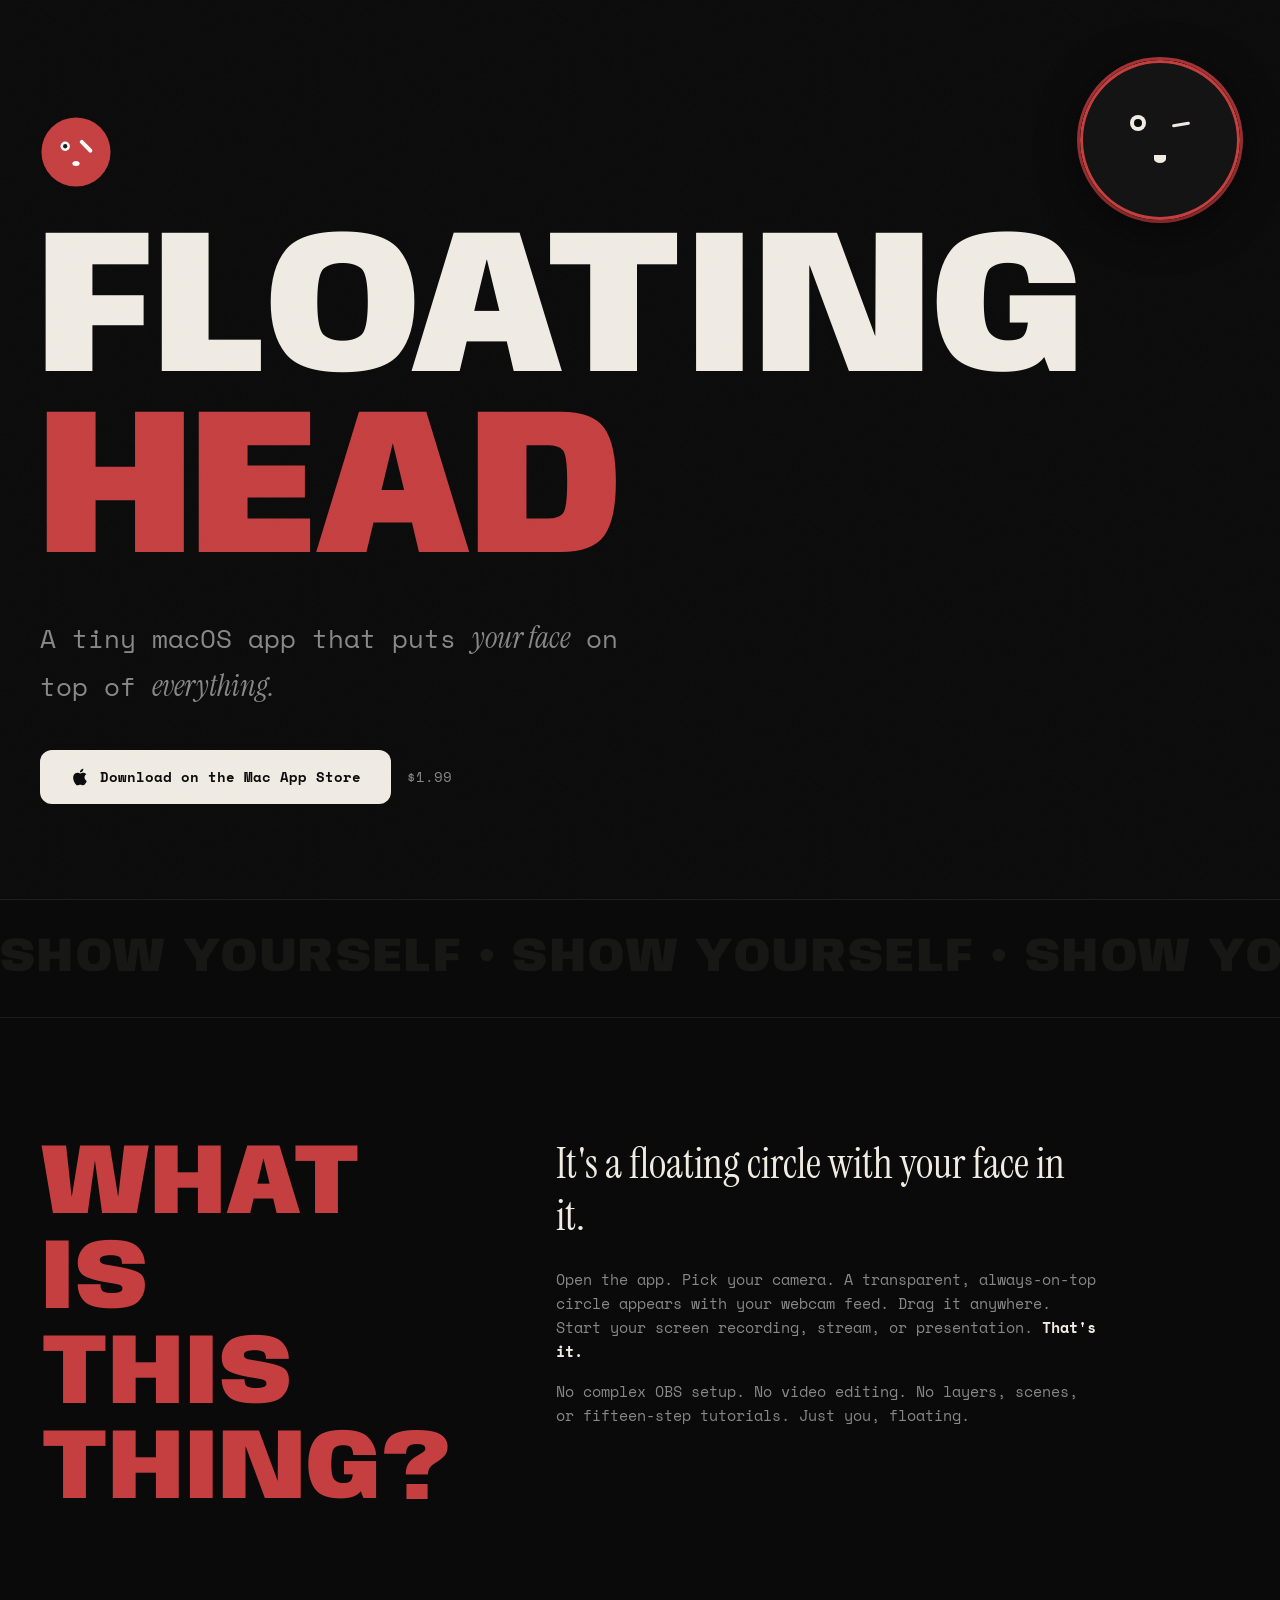
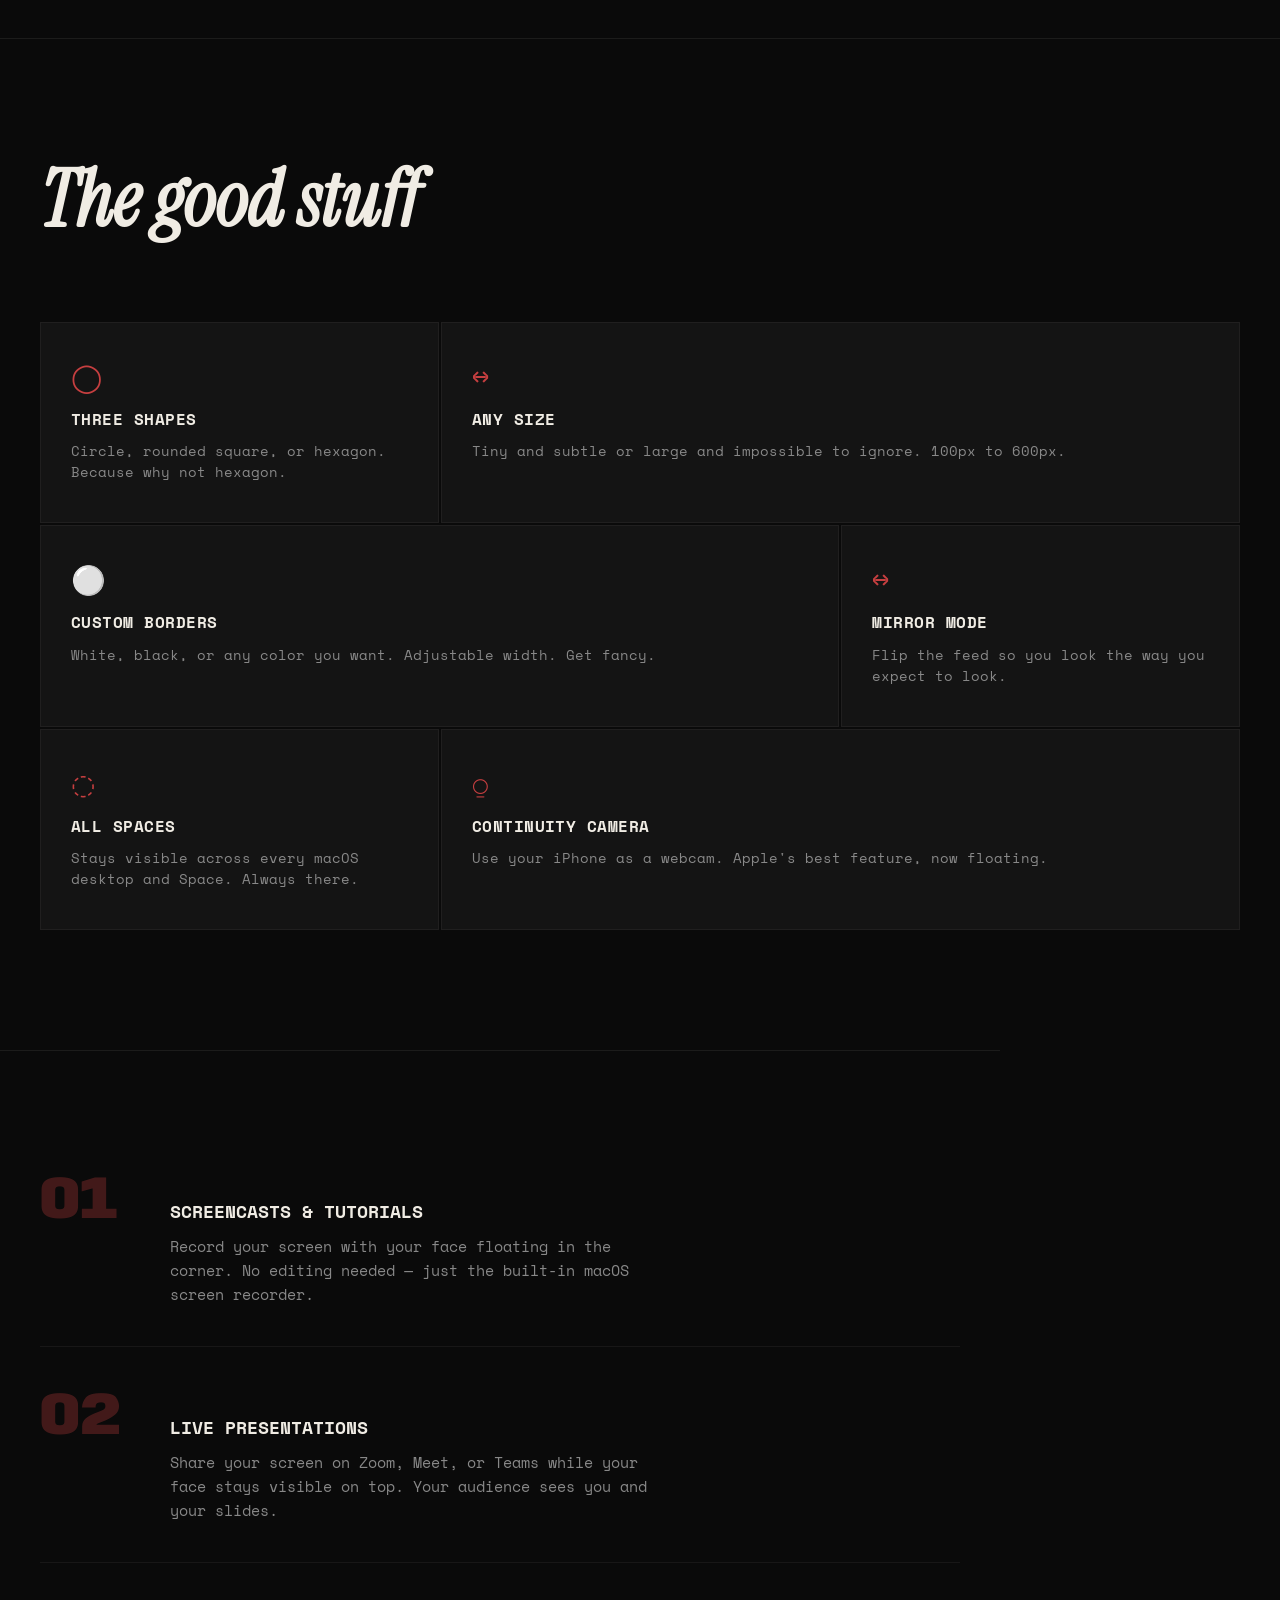
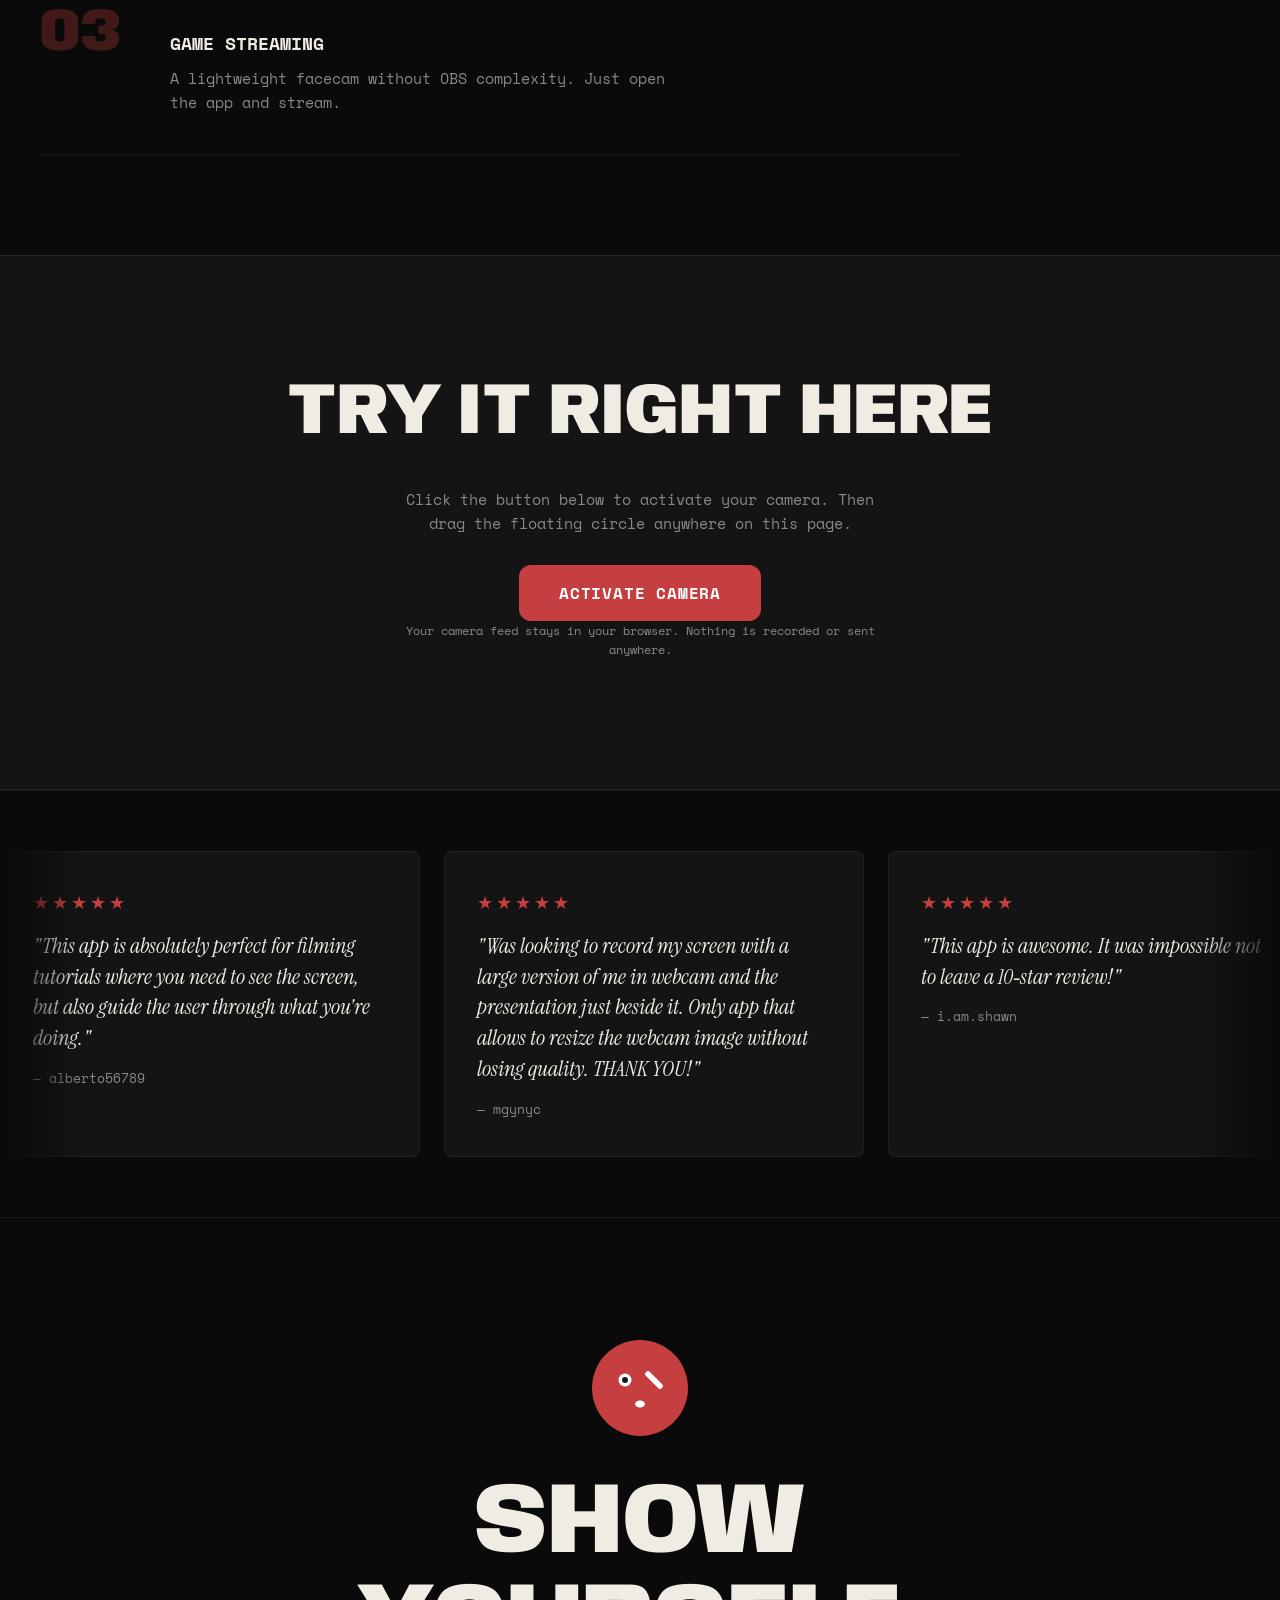
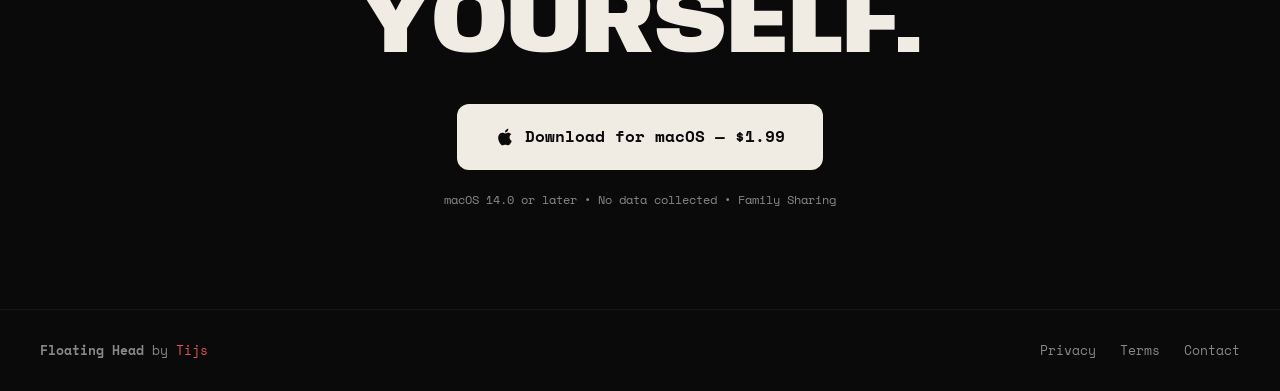
==== commit 7c6a7cde: "Add privacy policy and terms of service pages" ====
--- a/index.html
+++ b/index.html
@@ -214,8 +214,8 @@
         <span class="footer-name">Floating Head</span> by <a href="https://tijs.org">Tijs</a>
       </div>
       <div class="footer-right">
-        <a href="https://tijs.weblog.lol/floatinghead/privacy-policy">Privacy</a>
-        <a href="https://tijs.weblog.lol/floatinghead/terms-conditions">Terms</a>
+        <a href="privacy.html">Privacy</a>
+        <a href="terms.html">Terms</a>
         <a href="mailto:hello@tijs.org">Contact</a>
       </div>
     </div>
--- a/styles.css
+++ b/styles.css
@@ -482,9 +482,11 @@
 }
 .reviews-track {
   display: flex;
+  flex-wrap: nowrap;
   gap: 24px;
   animation: reviewScroll 40s linear infinite;
   width: max-content;
+  will-change: transform;
 }
 .reviews-track:hover {
   animation-play-state: paused;
@@ -596,7 +598,6 @@
 .features-section,
 .usecases-section,
 .try-section,
-.reviews-section,
 .bottom-cta {
   opacity: 0;
   transform: translateY(30px);
@@ -606,7 +607,6 @@
 .features-section.visible,
 .usecases-section.visible,
 .try-section.visible,
-.reviews-section.visible,
 .bottom-cta.visible {
   opacity: 1;
   transform: translateY(0);
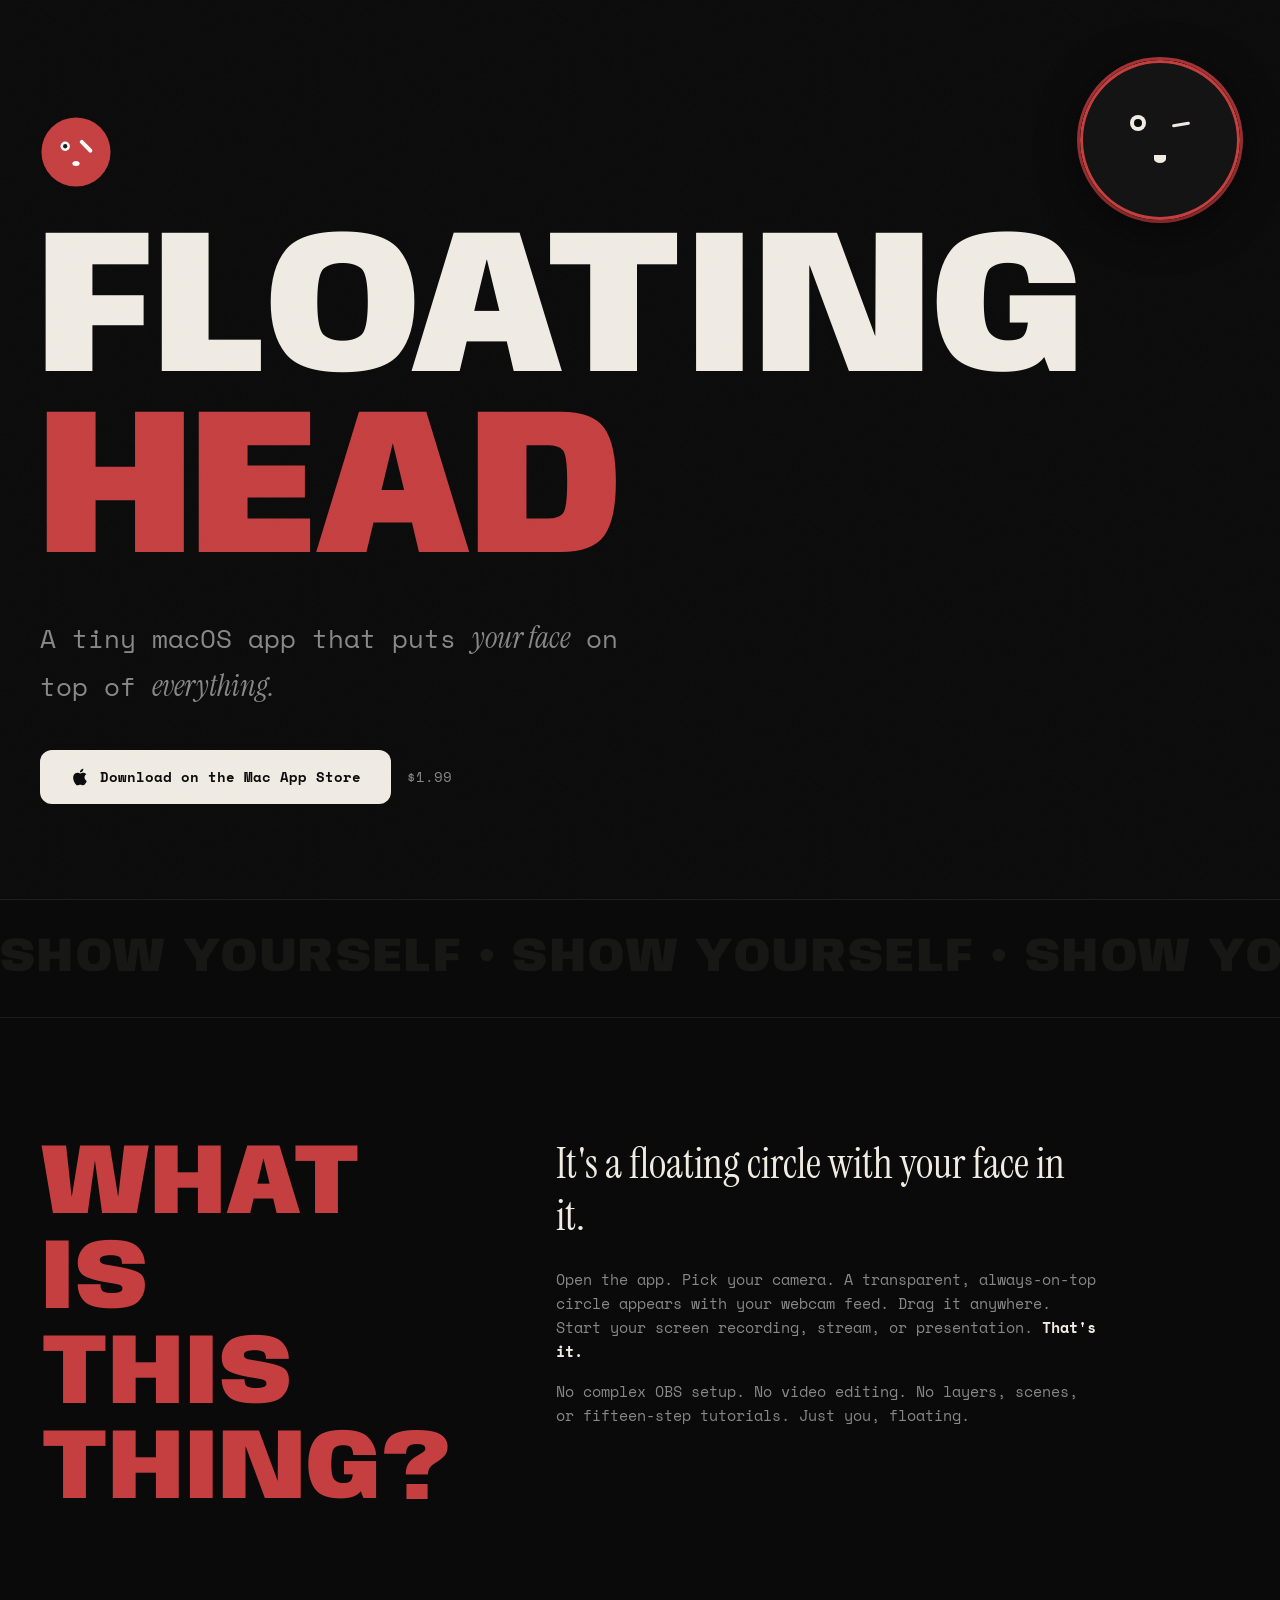
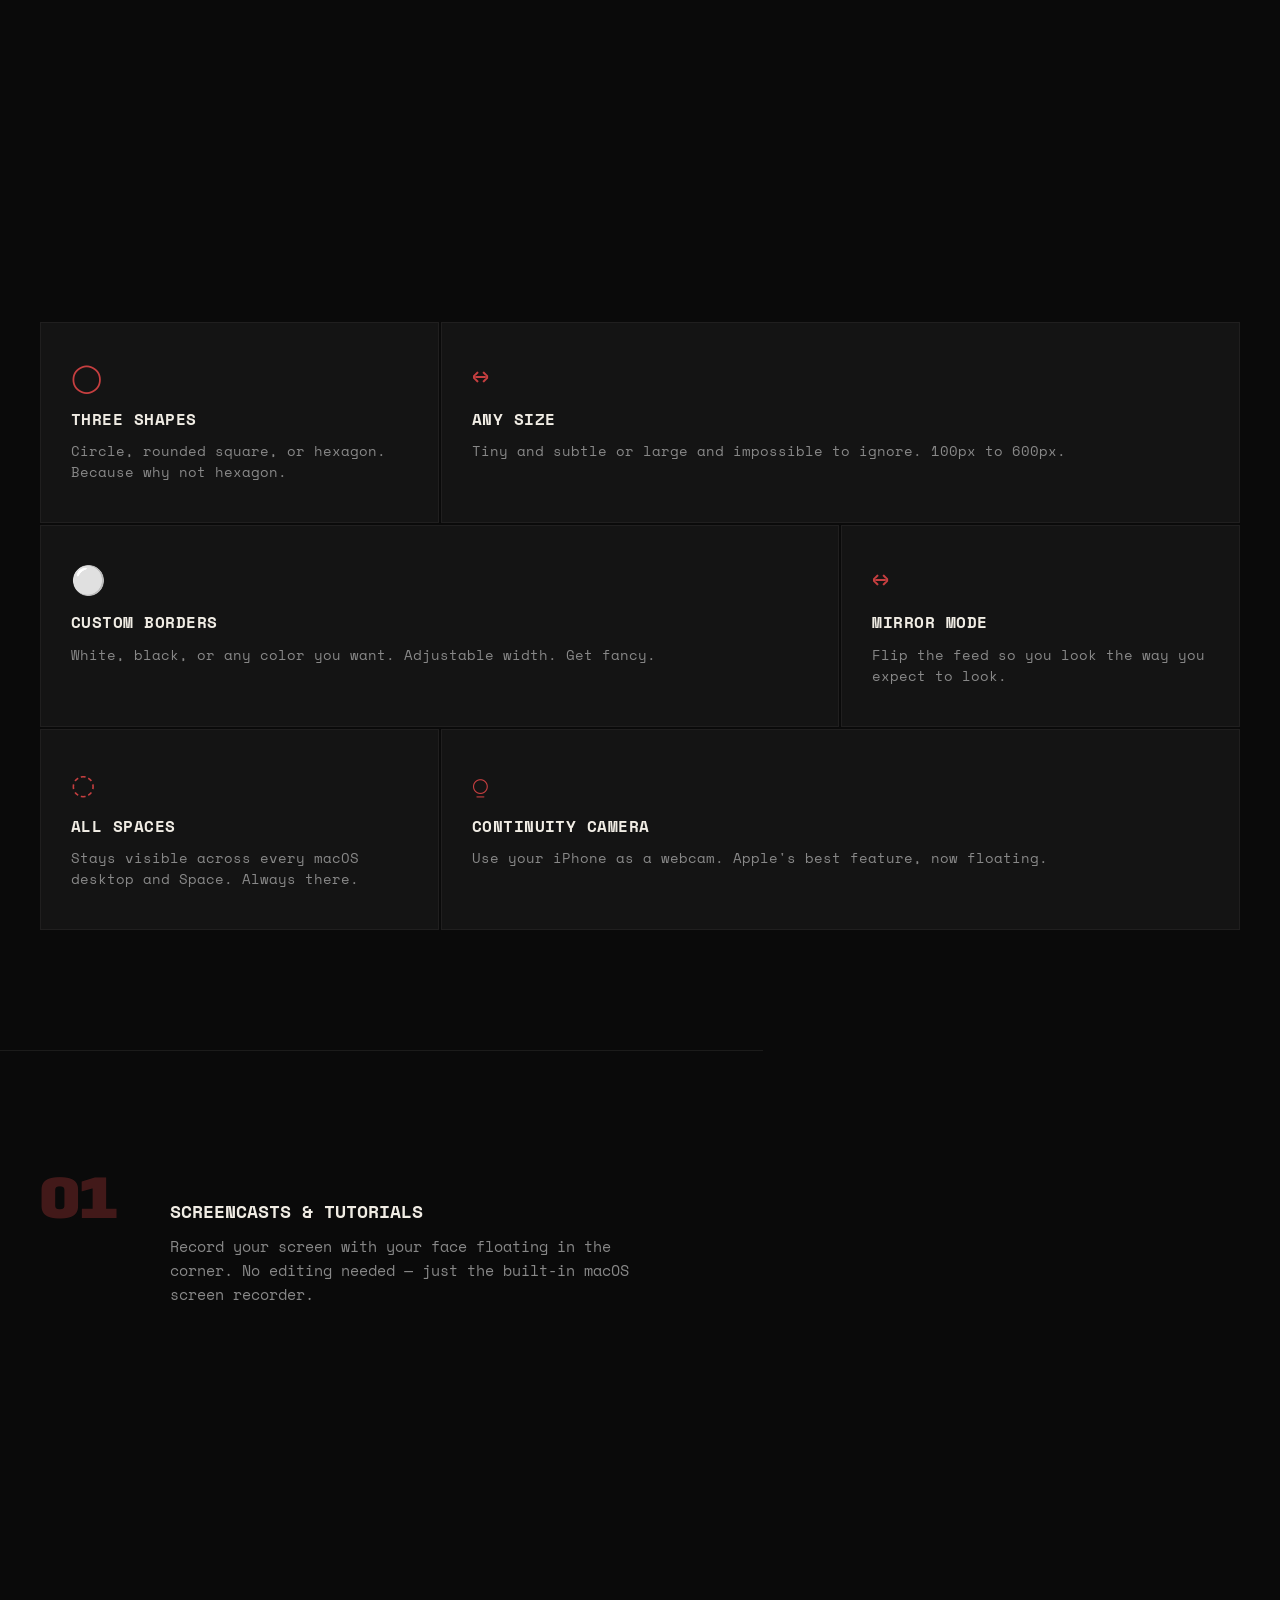
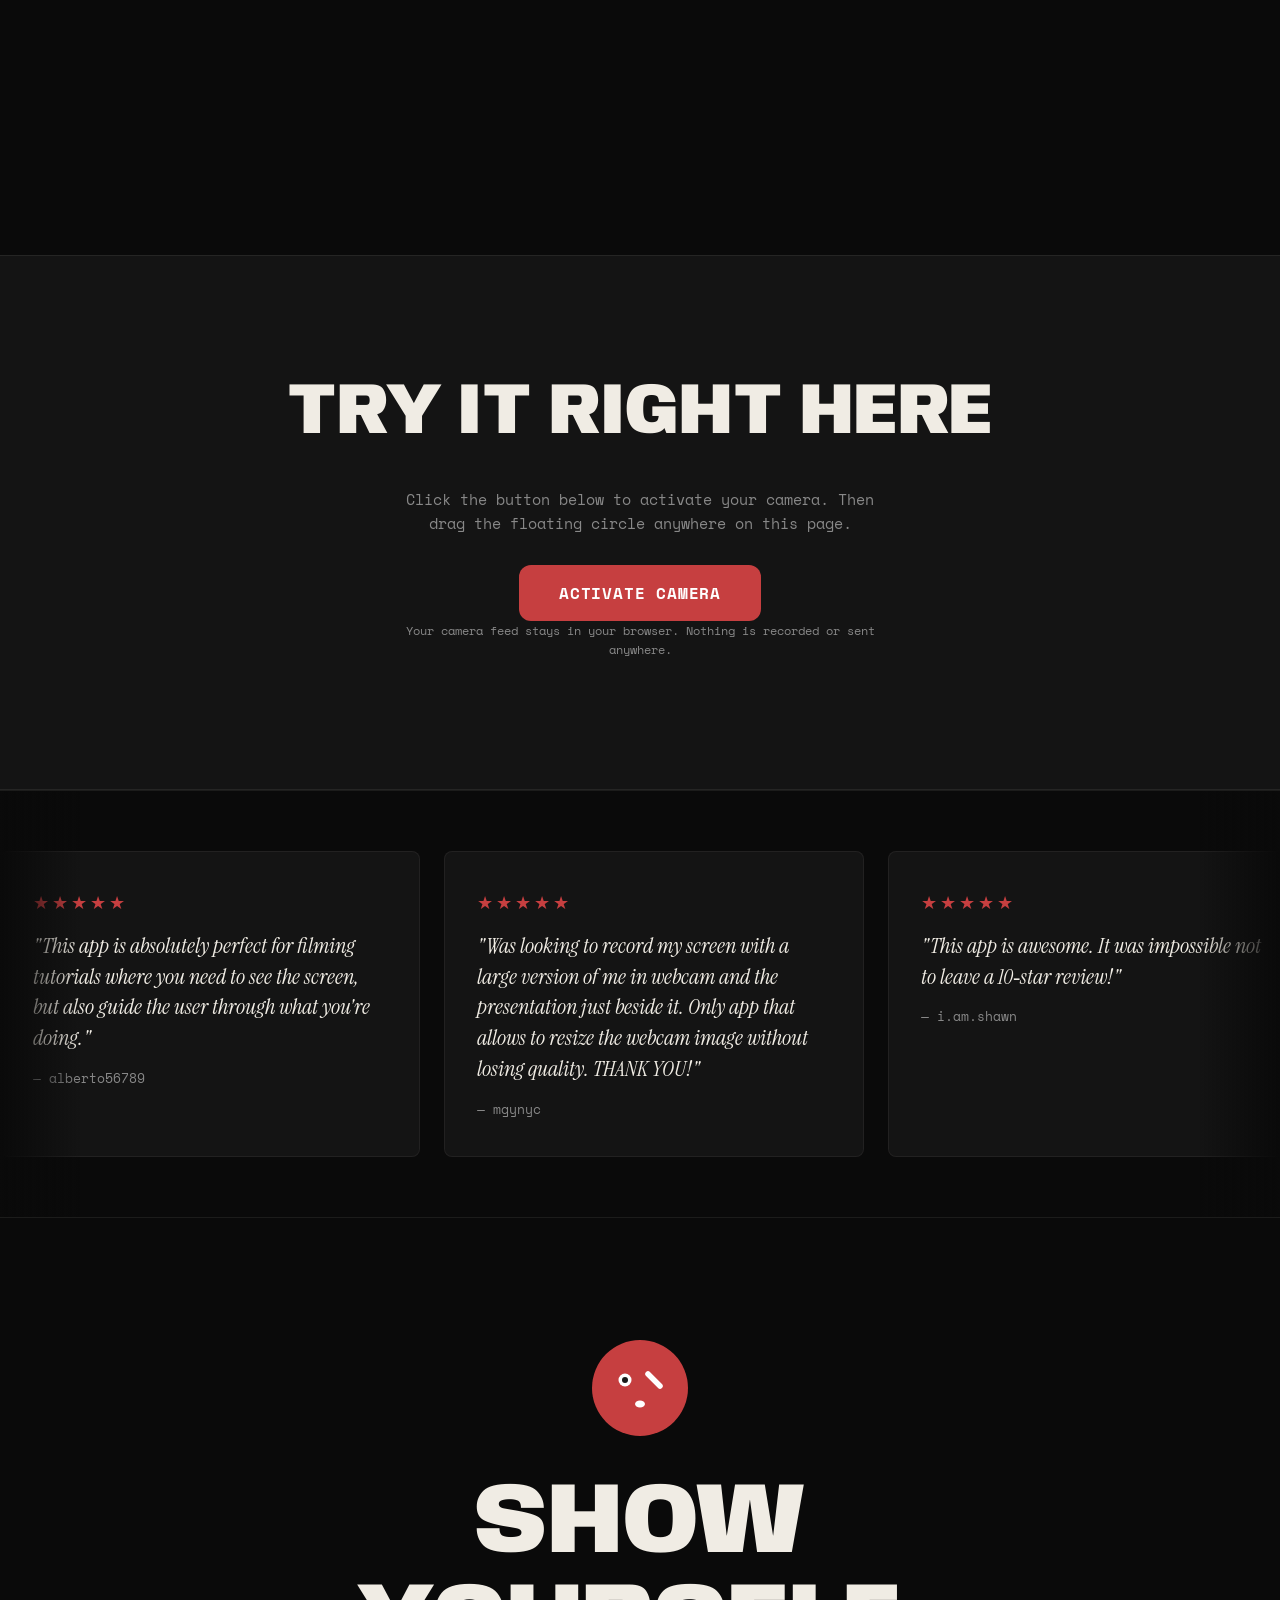
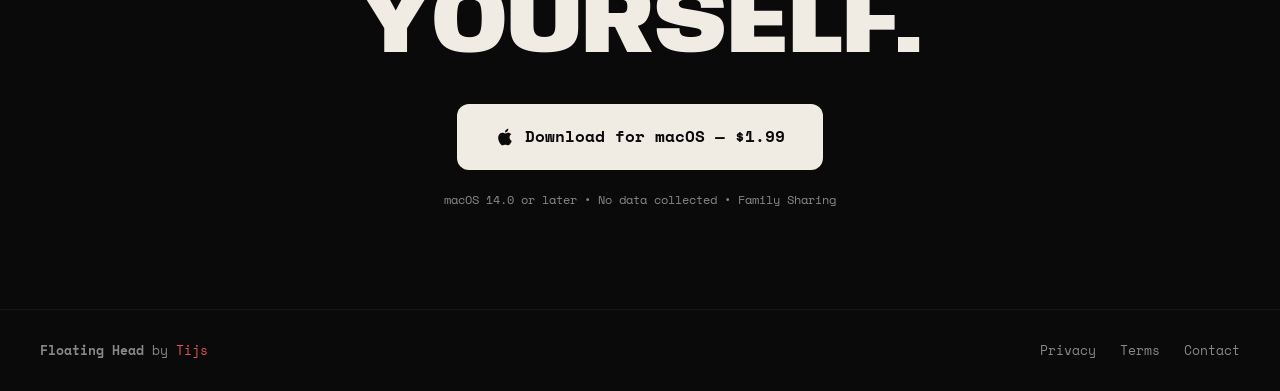
==== commit 2b50166a: "feat: add counter.tijs.org analytics tracking Add privacy-friendly page view counter (self-hosted co" ====
--- a/index.html
+++ b/index.html
@@ -222,5 +222,28 @@
   </footer>
 
   <script src="script.js"></script>
+  <script>
+    try {
+      if (
+        !sessionStorage.getItem("_swa") &&
+        document.referrer.indexOf(
+            location.protocol + "//" + location.host,
+          ) !== 0
+      ) {
+        fetch(
+          "https://counter.tijs.org/track?" +
+            new URLSearchParams({
+              site: "tijs",
+              utcoffset: String(
+                -(new Date().getTimezoneOffset() / 60),
+              ),
+              referrer: document.referrer,
+              screen: screen.width + "x" + screen.height,
+            }),
+        ).catch(function(){});
+      }
+      sessionStorage.setItem("_swa", "1");
+    } catch (e) {}
+  </script>
 </body>
 </html>
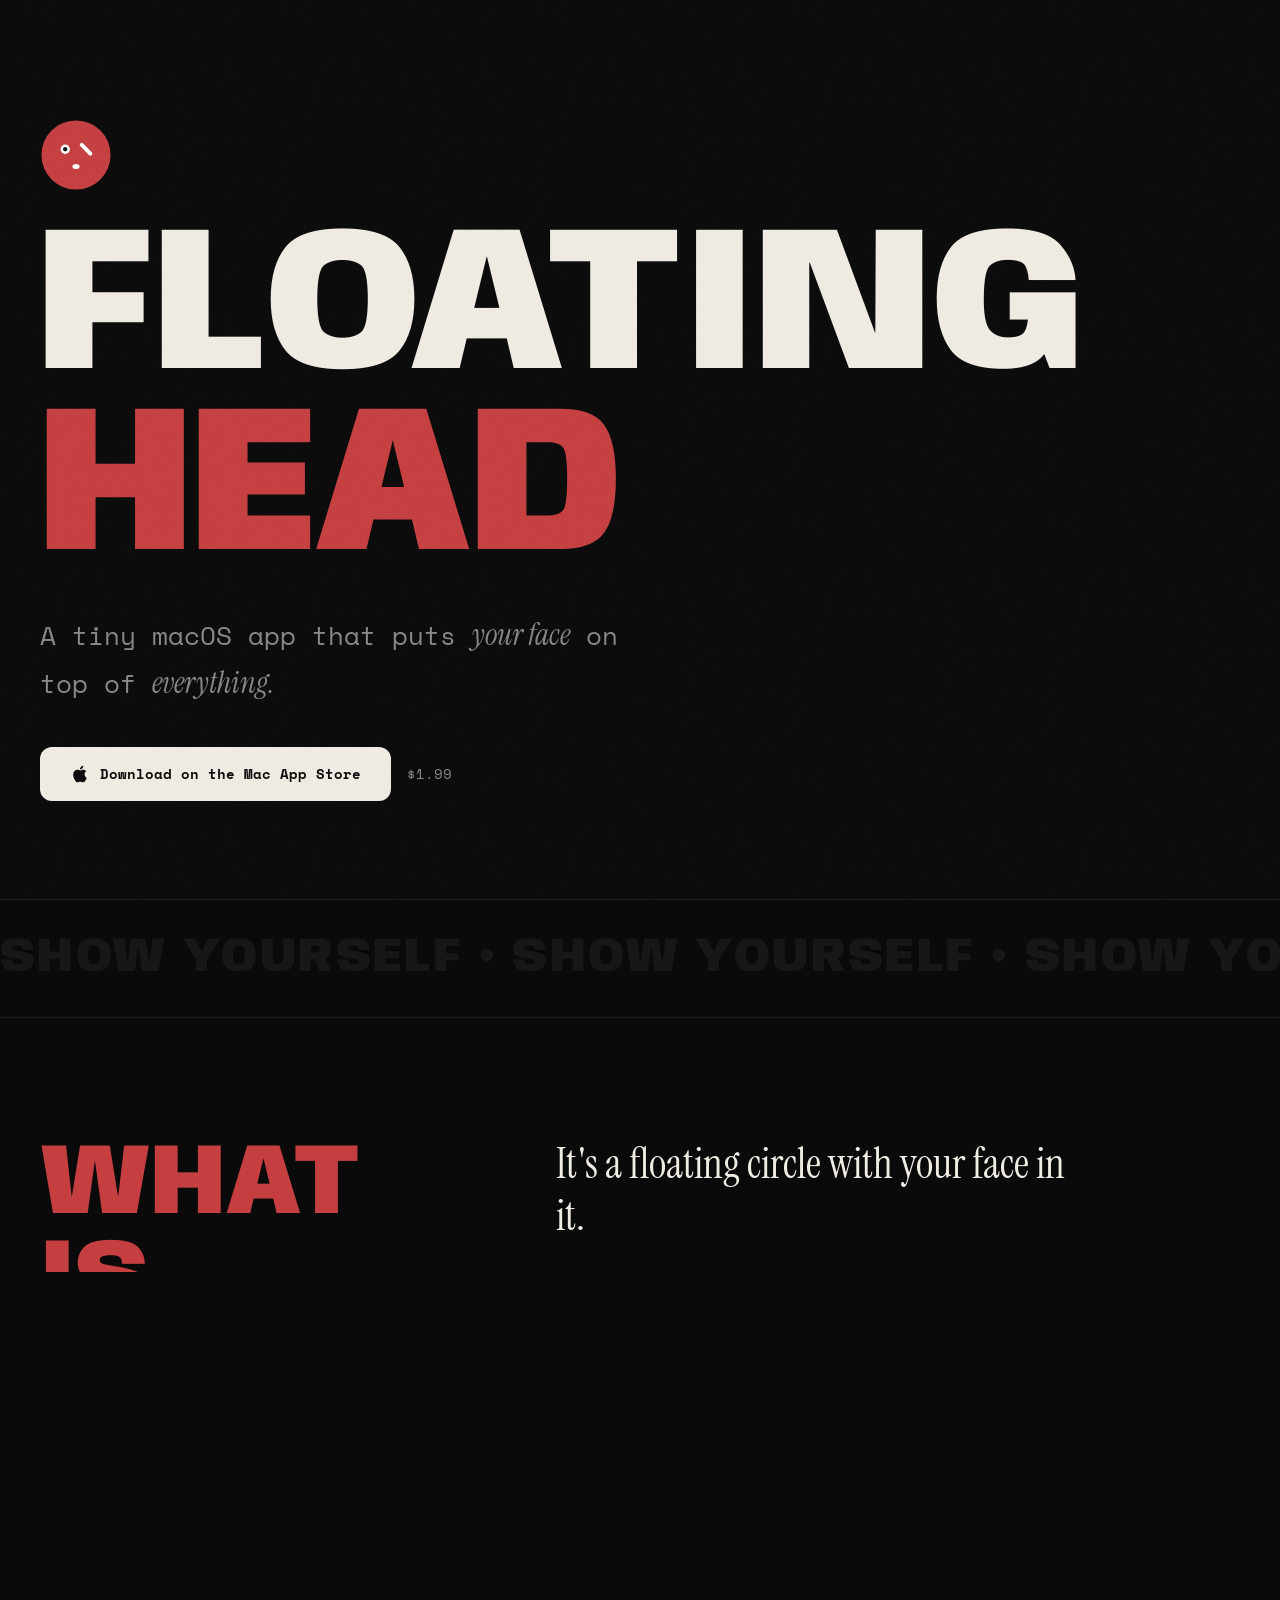
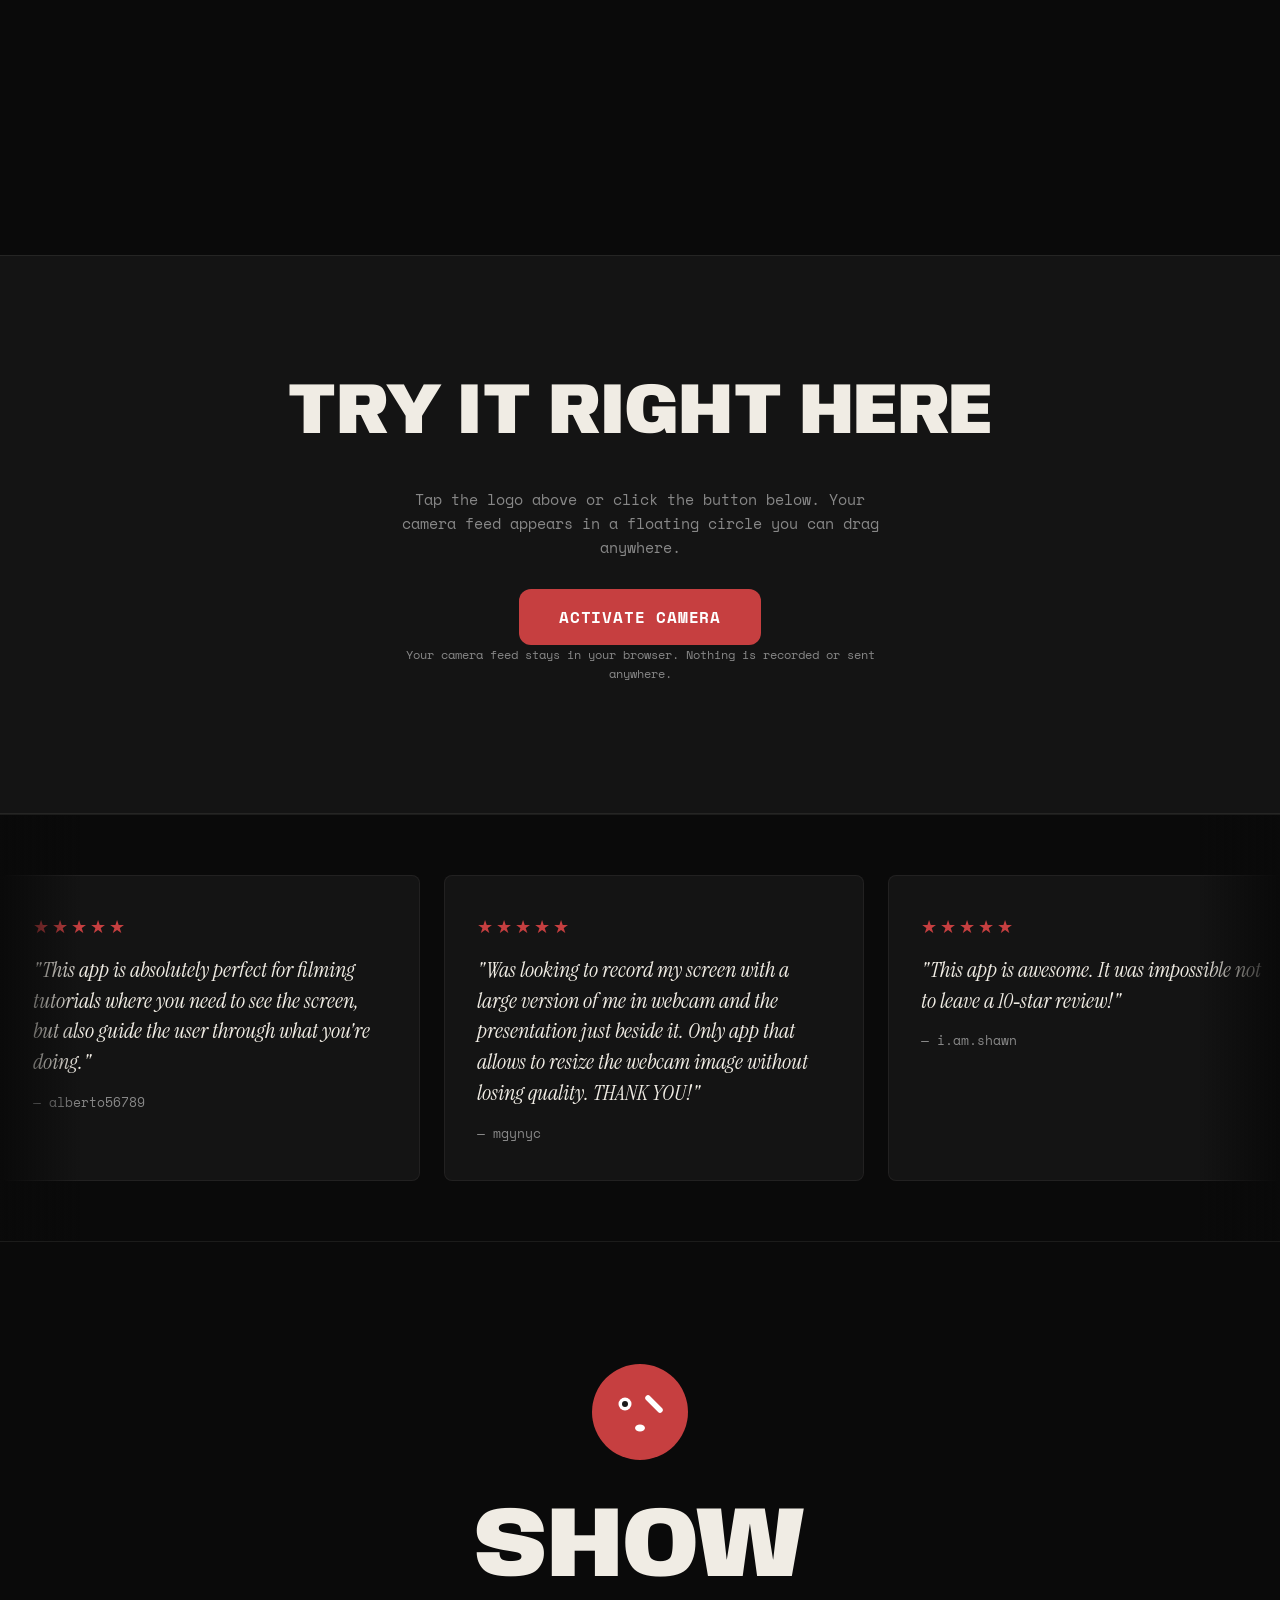
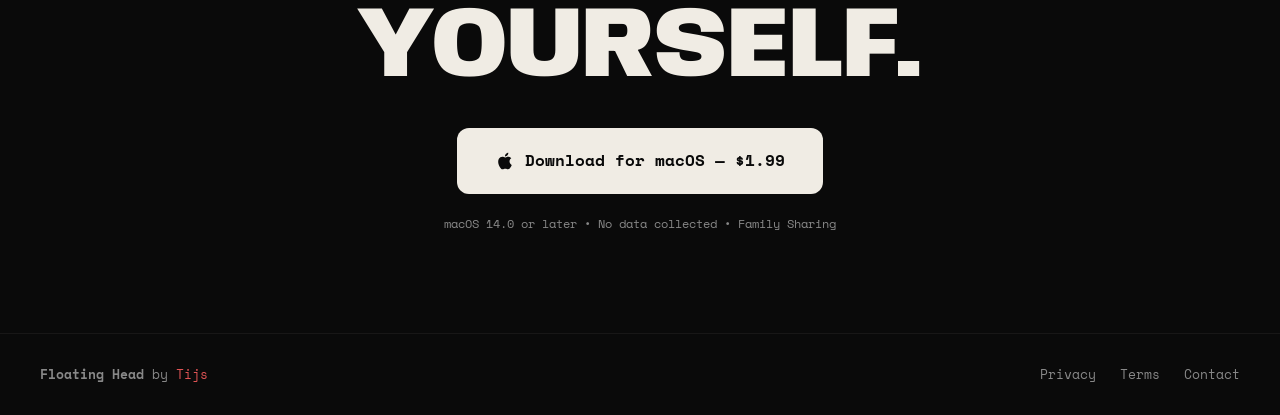
==== commit 37cb0dc1: "Unify logo and camera into single interactive element The hero logo now transforms into the floating" ====
--- a/index.html
+++ b/index.html
@@ -19,23 +19,9 @@
   <!-- Noise overlay -->
   <div class="noise"></div>
 
-  <!-- Floating webcam circle (draggable) -->
-  <div class="floating-cam" id="floatingCam">
-    <div class="cam-ring"></div>
-    <video id="camVideo" autoplay playsinline muted></video>
-    <div class="cam-placeholder" id="camPlaceholder">
-      <div class="wink-face">
-        <div class="wink-eye open"></div>
-        <div class="wink-eye closed"></div>
-        <div class="wink-mouth"></div>
-      </div>
-    </div>
-    <div class="cam-label">drag me</div>
-  </div>
-
   <!-- Hero -->
   <header class="hero">
-    <div class="hero-logo">
+    <div class="hero-logo" id="heroLogo">
       <svg class="wink-logo" viewBox="0 0 100 100" xmlns="http://www.w3.org/2000/svg">
         <circle cx="50" cy="50" r="48" fill="#C63F40"/>
         <circle cx="35" cy="42" r="6.5" fill="white"/>
@@ -43,6 +29,8 @@
         <line x1="58" y1="36" x2="70" y2="48" stroke="white" stroke-width="5.5" stroke-linecap="round"/>
         <ellipse cx="50" cy="66" rx="5" ry="3.5" fill="white"/>
       </svg>
+      <video id="camVideo" autoplay playsinline muted></video>
+      <div class="cam-label">drag me</div>
     </div>
     <h1 class="hero-title">
       <span class="hero-line-1">FLOATING</span>
@@ -145,7 +133,7 @@
   <!-- Try it -->
   <section class="try-section">
     <h2>Try it right here</h2>
-    <p>Click the button below to activate your camera. Then drag the floating circle anywhere on this page.</p>
+    <p>Tap the logo above or click the button below. Your camera feed appears in a floating circle you can drag anywhere.</p>
     <button class="btn-try" id="btnTry">
       Activate camera
     </button>
--- a/styles.css
+++ b/styles.css
@@ -49,100 +49,7 @@
   background-size: 256px;
 }
 
-/* === FLOATING CAM === */
-.floating-cam {
-  position: fixed;
-  top: 60px;
-  right: 40px;
-  width: var(--cam-size);
-  height: var(--cam-size);
-  border-radius: 50%;
-  z-index: 10000;
-  cursor: grab;
-  overflow: hidden;
-  box-shadow: 0 8px 40px rgba(0,0,0,0.6), 0 0 0 3px var(--coral);
-  transition: box-shadow 0.3s ease, transform 0.2s ease;
-  user-select: none;
-  -webkit-user-select: none;
-}
-.floating-cam:hover {
-  box-shadow: 0 12px 50px rgba(198,63,64,0.4), 0 0 0 3px var(--coral-light);
-  transform: scale(1.03);
-}
-.floating-cam:active { cursor: grabbing; transform: scale(0.98); }
-.floating-cam .cam-ring {
-  position: absolute;
-  inset: 0;
-  border-radius: 50%;
-  border: 3px solid var(--coral);
-  z-index: 2;
-  pointer-events: none;
-}
-.floating-cam video {
-  width: 100%;
-  height: 100%;
-  object-fit: cover;
-  transform: scaleX(-1);
-  display: none;
-}
-.floating-cam video.active { display: block; }
-.cam-placeholder {
-  width: 100%;
-  height: 100%;
-  background: var(--off-black);
-  display: flex;
-  align-items: center;
-  justify-content: center;
-}
-.cam-placeholder.hidden { display: none; }
-
-/* Wink face in placeholder */
-.wink-face {
-  position: relative;
-  width: 70px;
-  height: 50px;
-}
-.wink-eye {
-  position: absolute;
-  top: 0;
-}
-.wink-eye.open {
-  left: 5px;
-  width: 16px;
-  height: 16px;
-  border-radius: 50%;
-  background: var(--off-white);
-}
-.wink-eye.open::after {
-  content: '';
-  position: absolute;
-  top: 4px;
-  left: 4px;
-  width: 8px;
-  height: 8px;
-  border-radius: 50%;
-  background: var(--black);
-}
-.wink-eye.closed {
-  right: 5px;
-  top: 8px;
-  width: 18px;
-  height: 3px;
-  background: var(--off-white);
-  border-radius: 2px;
-  transform: rotate(-10deg);
-}
-.wink-mouth {
-  position: absolute;
-  bottom: 2px;
-  left: 50%;
-  transform: translateX(-50%);
-  width: 12px;
-  height: 8px;
-  border-radius: 0 0 50% 50%;
-  background: var(--off-white);
-}
-
+/* === HERO LOGO / FLOATING CAM === */
 .cam-label {
   position: absolute;
   bottom: -28px;
@@ -156,8 +63,8 @@
   opacity: 0;
   transition: opacity 0.3s;
   font-family: var(--font-mono);
-}
-.floating-cam:hover .cam-label { opacity: 1; }
+  pointer-events: none;
+}
 
 /* === HERO === */
 .hero {
@@ -170,11 +77,80 @@
 }
 .hero-logo {
   margin-bottom: 30px;
-}
-.wink-logo {
   width: 72px;
   height: 72px;
+  border-radius: 50%;
+  position: relative;
+  cursor: pointer;
+  overflow: hidden;
+  user-select: none;
+  -webkit-user-select: none;
+  transition: width 0.5s cubic-bezier(0.4, 0, 0.2, 1),
+              height 0.5s cubic-bezier(0.4, 0, 0.2, 1),
+              box-shadow 0.3s ease,
+              margin-bottom 0.5s cubic-bezier(0.4, 0, 0.2, 1);
+}
+.hero-logo:hover {
+  box-shadow: 0 0 0 3px var(--coral-light), 0 8px 30px rgba(198,63,64,0.3);
+}
+.hero-logo video {
+  position: absolute;
+  inset: 0;
+  width: 100%;
+  height: 100%;
+  object-fit: cover;
+  transform: scaleX(-1);
+  border-radius: 50%;
+  opacity: 0;
+  transition: opacity 0.4s ease;
+  pointer-events: none;
+}
+.hero-logo video.active {
+  opacity: 1;
+}
+/* Floating state — logo becomes a fixed draggable cam */
+.hero-logo.floating {
+  position: fixed;
+  top: 60px;
+  right: 40px;
+  left: auto;
+  width: var(--cam-size);
+  height: var(--cam-size);
+  z-index: 10000;
+  cursor: grab;
+  margin-bottom: 0;
+  box-shadow: 0 8px 40px rgba(0,0,0,0.6), 0 0 0 3px var(--coral);
+  animation: none;
+}
+.hero-logo.floating:hover {
+  box-shadow: 0 12px 50px rgba(198,63,64,0.4), 0 0 0 3px var(--coral-light);
+  transform: scale(1.03);
+}
+.hero-logo.floating:active {
+  cursor: grabbing;
+  transform: scale(0.98);
+}
+.hero-logo.floating .cam-label { opacity: 0; }
+.hero-logo.floating:hover .cam-label { opacity: 1; }
+.hero-logo.floating .wink-logo {
+  opacity: 0;
+  transition: opacity 0.3s ease;
+}
+/* Spacer to prevent layout shift when logo goes fixed */
+.hero-logo-spacer {
+  width: 72px;
+  height: 72px;
+  margin-bottom: 30px;
+  display: none;
+}
+.wink-logo {
+  width: 100%;
+  height: 100%;
+  display: block;
   animation: float 4s ease-in-out infinite;
+  transition: opacity 0.3s ease;
+  position: relative;
+  z-index: 1;
 }
 @keyframes float {
   0%, 100% { transform: translateY(0); }
@@ -646,23 +622,42 @@
 @media (max-width: 900px) {
   .what-grid {
     grid-template-columns: 1fr;
-    gap: 30px;
+    gap: 24px;
   }
   .what-text h2 {
     font-size: 48px;
   }
+  .what-section {
+    padding-top: 80px;
+    padding-bottom: 80px;
+  }
   .features-grid {
     grid-template-columns: 1fr;
+    gap: 0;
   }
   .feature-card,
   .card-1, .card-2, .card-3,
   .card-4, .card-5, .card-6 {
     grid-column: auto;
   }
+  .feature-card {
+    padding: 32px 24px;
+  }
+  .features-section {
+    padding-top: 80px;
+    padding-bottom: 80px;
+  }
+  .features-heading {
+    margin-bottom: 40px;
+  }
   .review-card {
     width: 300px;
-  }
-  .floating-cam {
+    padding: 28px 24px;
+  }
+  .review-card blockquote {
+    font-size: 19px;
+  }
+  .hero-logo.floating {
     --cam-size: 120px;
     top: 20px;
     right: 20px;
@@ -679,21 +674,139 @@
     padding-left: 24px;
     padding-right: 24px;
   }
+  .usecases-section {
+    padding-top: 60px;
+    padding-bottom: 60px;
+  }
   .usecase-row {
     flex-direction: column;
     gap: 12px;
+    padding: 28px 0;
   }
   .usecase-num {
     font-size: 36px;
     min-width: auto;
   }
+  .try-section {
+    padding-top: 70px;
+    padding-bottom: 70px;
+  }
+  .bottom-cta {
+    padding-top: 80px;
+    padding-bottom: 70px;
+  }
+  .bottom-cta h2 {
+    margin-bottom: 24px;
+  }
+  .btn-download-big {
+    font-size: 14px;
+    padding: 16px 28px;
+  }
 }
 
 @media (max-width: 500px) {
-  .hero-title {
-    font-size: 60px;
-  }
-  .floating-cam {
-    --cam-size: 90px;
-  }
-}
+  .hero {
+    padding: 90px 18px 50px;
+  }
+  .hero-tagline {
+    margin-top: 22px;
+    font-size: 16px;
+  }
+  .hero-cta {
+    margin-top: 30px;
+    flex-direction: column;
+    align-items: flex-start;
+    gap: 12px;
+  }
+  .btn-download {
+    font-size: 13px;
+    padding: 13px 22px;
+    width: 100%;
+    justify-content: center;
+  }
+  .hero-logo.floating {
+    --cam-size: 80px;
+    top: 14px;
+    right: 14px;
+  }
+  .what-section,
+  .features-section,
+  .usecases-section,
+  .try-section,
+  .bottom-cta,
+  .footer {
+    padding-left: 18px;
+    padding-right: 18px;
+  }
+  .what-section {
+    padding-top: 60px;
+    padding-bottom: 60px;
+  }
+  .what-answer .big-p {
+    font-size: 24px;
+  }
+  .features-section {
+    padding-top: 60px;
+    padding-bottom: 60px;
+  }
+  .features-heading {
+    font-size: 36px;
+    margin-bottom: 30px;
+  }
+  .feature-card {
+    padding: 26px 18px;
+  }
+  .feature-card h3 {
+    font-size: 14px;
+  }
+  .feature-card p {
+    font-size: 13px;
+  }
+  .usecase-text h3 {
+    font-size: 15px;
+  }
+  .usecase-text p {
+    font-size: 14px;
+  }
+  .review-card {
+    width: 260px;
+    padding: 24px 20px;
+  }
+  .review-card blockquote {
+    font-size: 17px;
+  }
+  .try-section {
+    padding-top: 60px;
+    padding-bottom: 60px;
+  }
+  .try-section h2 {
+    font-size: 32px;
+  }
+  .btn-try {
+    font-size: 14px;
+    padding: 14px 32px;
+  }
+  .bottom-cta {
+    padding-top: 60px;
+    padding-bottom: 50px;
+  }
+  .wink-logo-big {
+    width: 72px;
+    height: 72px;
+    margin-bottom: 20px;
+  }
+  .btn-download-big {
+    font-size: 13px;
+    padding: 14px 22px;
+    width: 100%;
+    justify-content: center;
+  }
+  .footer-inner {
+    flex-direction: column;
+    align-items: flex-start;
+    gap: 12px;
+  }
+  .reviews-section {
+    padding: 40px 0;
+  }
+}
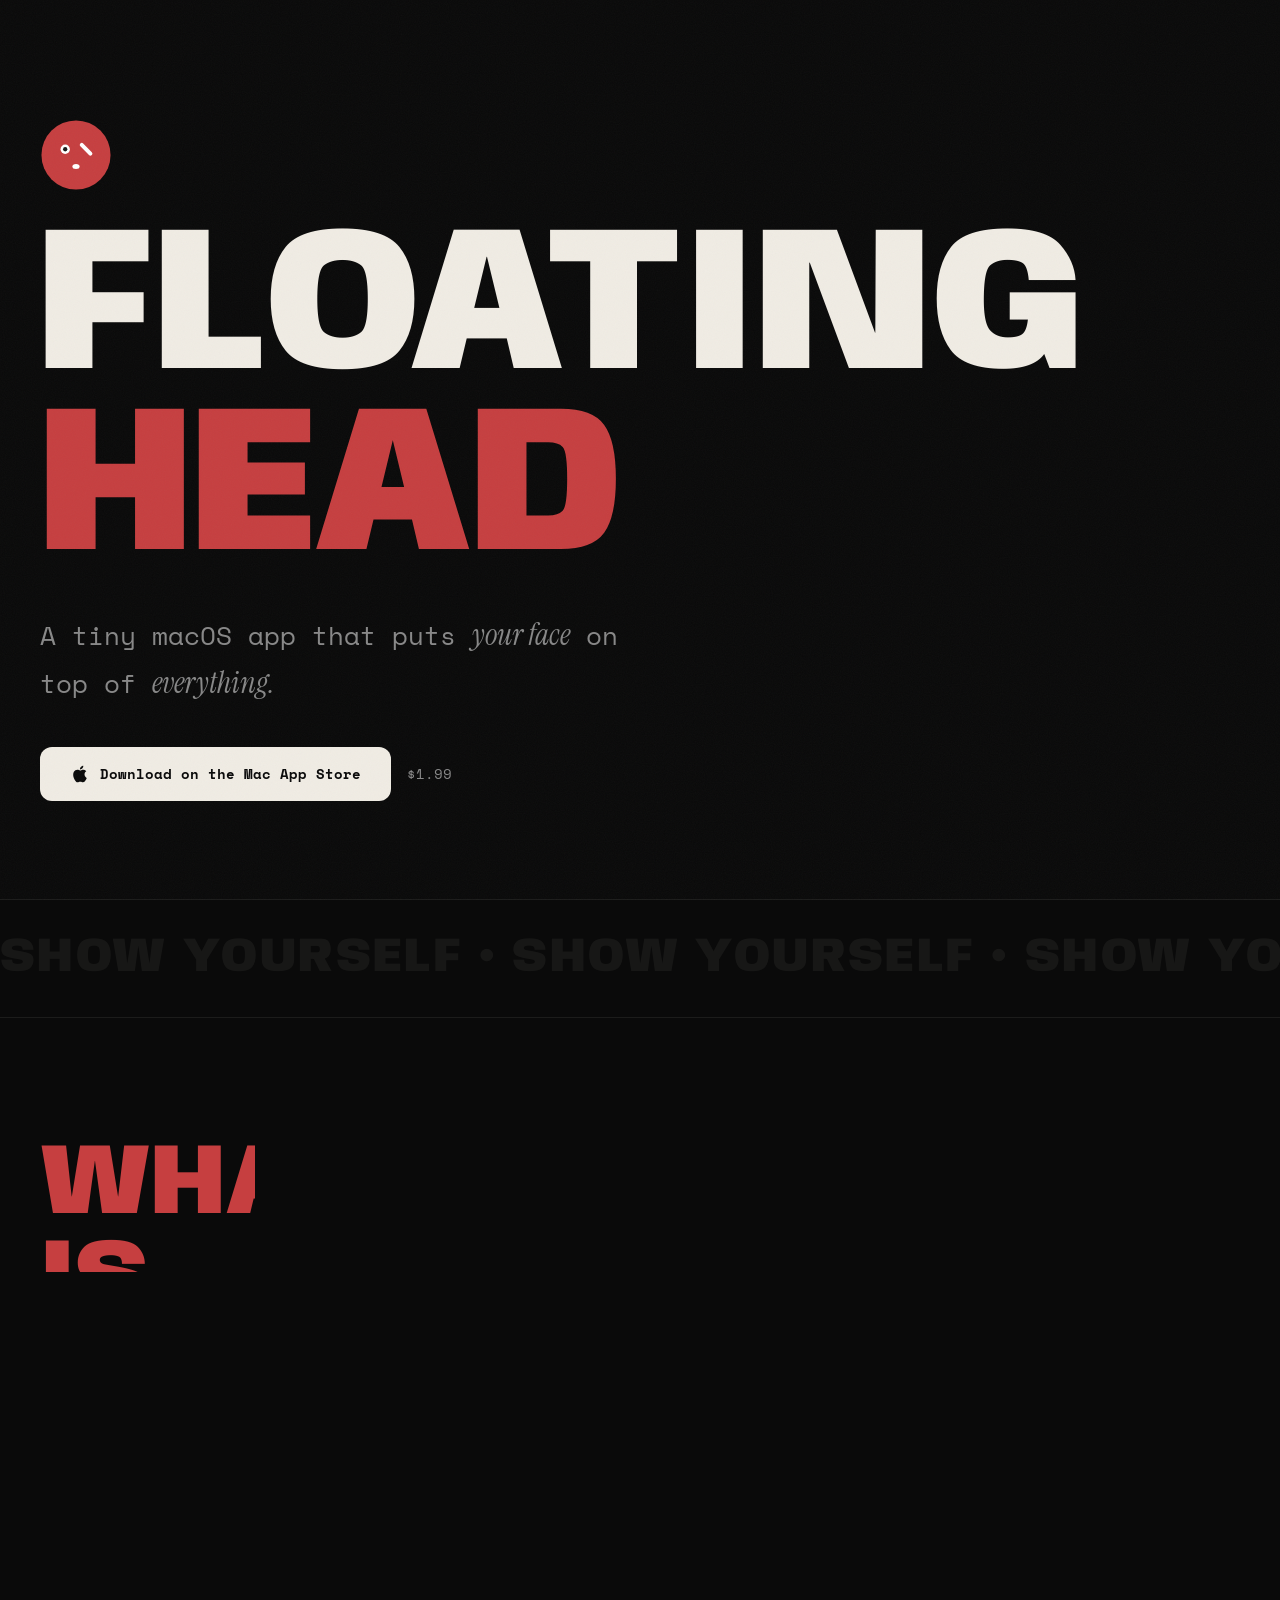
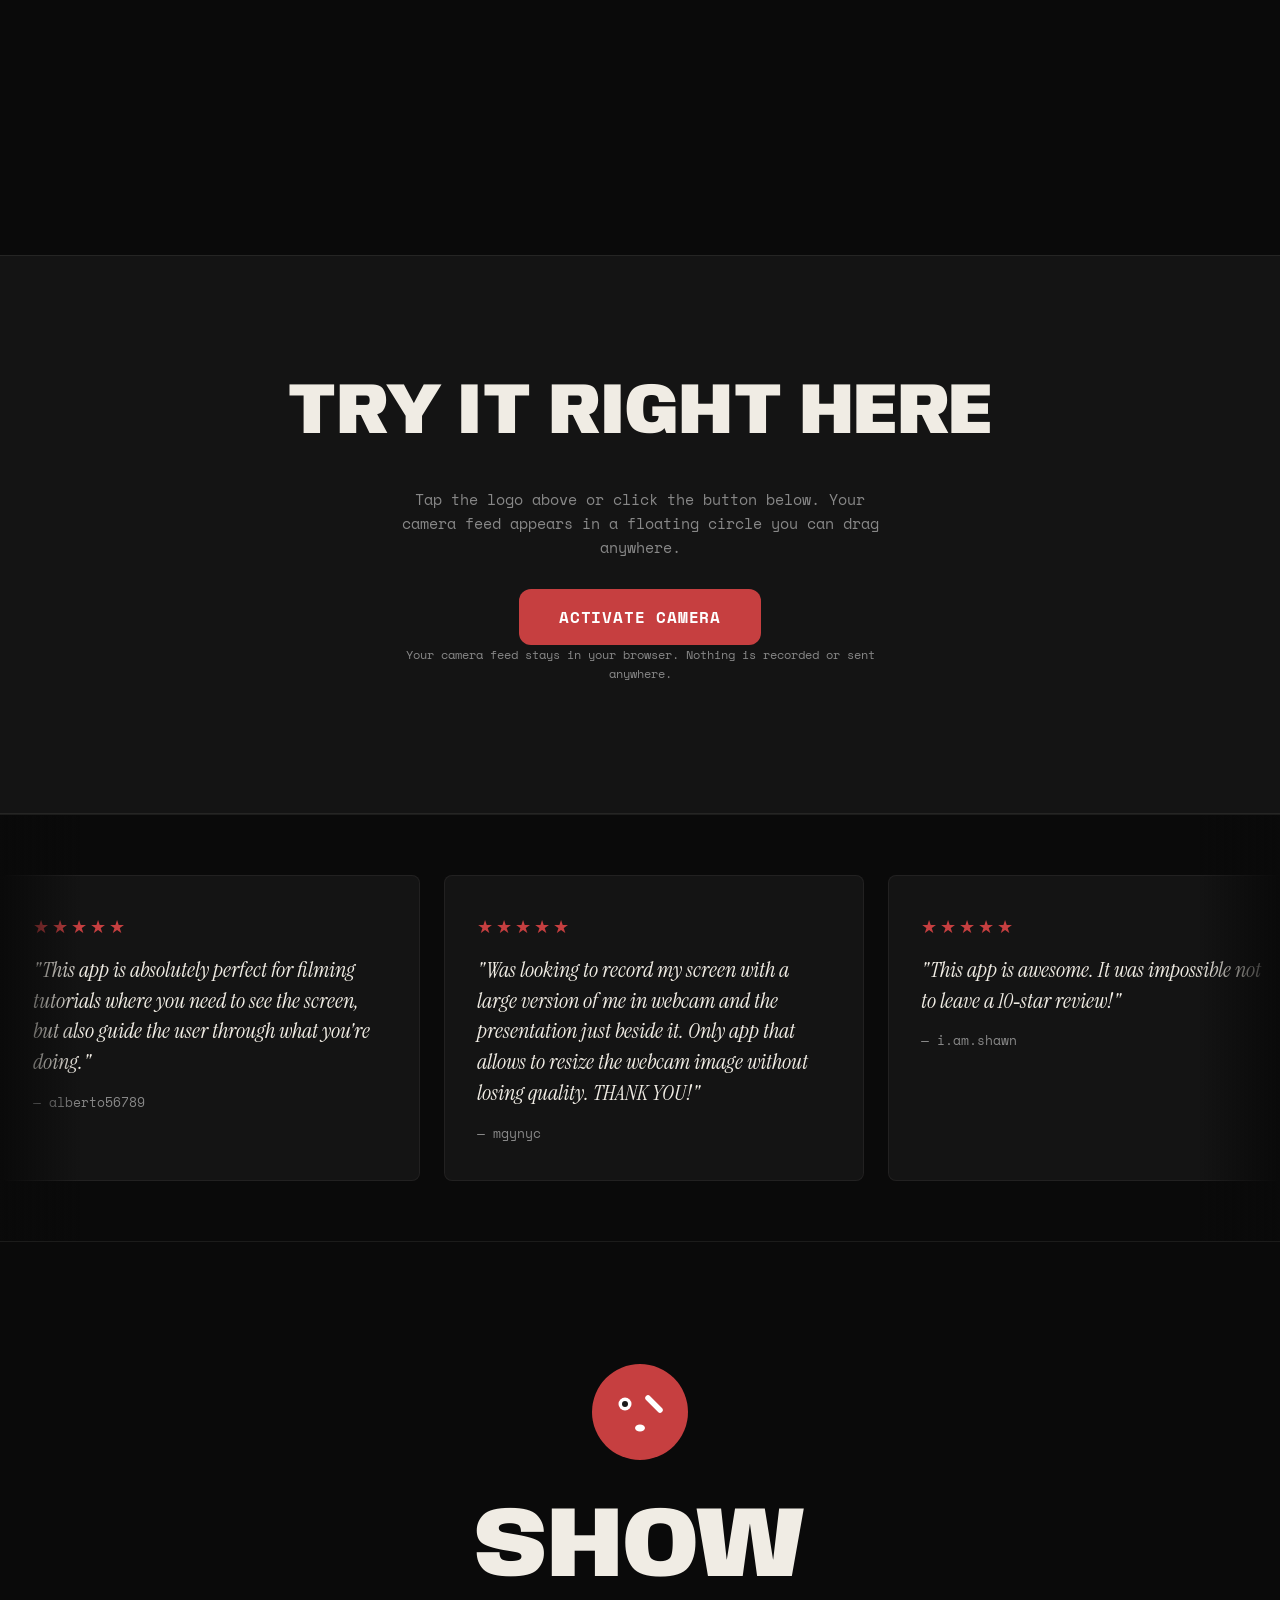
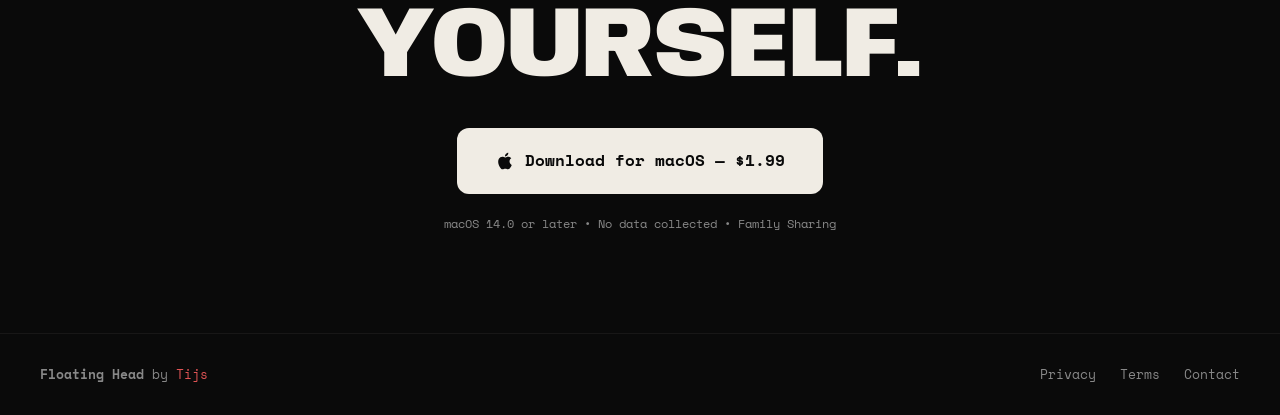
==== commit 5cdd870d: "Replace counter.dev analytics with Simple Analytics" ====
--- a/index.html
+++ b/index.html
@@ -210,28 +210,7 @@
   </footer>
 
   <script src="script.js"></script>
-  <script>
-    try {
-      if (
-        !sessionStorage.getItem("_swa") &&
-        document.referrer.indexOf(
-            location.protocol + "//" + location.host,
-          ) !== 0
-      ) {
-        fetch(
-          "https://counter.tijs.org/track?" +
-            new URLSearchParams({
-              site: "tijs",
-              utcoffset: String(
-                -(new Date().getTimezoneOffset() / 60),
-              ),
-              referrer: document.referrer,
-              screen: screen.width + "x" + screen.height,
-            }),
-        ).catch(function(){});
-      }
-      sessionStorage.setItem("_swa", "1");
-    } catch (e) {}
-  </script>
+  <!-- 100% privacy-first analytics -->
+  <script async src="https://scripts.simpleanalyticscdn.com/latest.js"></script>
 </body>
 </html>
--- a/styles.css
+++ b/styles.css
@@ -116,11 +116,12 @@
   left: auto;
   width: var(--cam-size);
   height: var(--cam-size);
-  z-index: 10000;
+  z-index: 10001;
   cursor: grab;
   margin-bottom: 0;
-  box-shadow: 0 8px 40px rgba(0,0,0,0.6), 0 0 0 3px var(--coral);
+  box-shadow: 0 8px 40px rgba(0,0,0,0.6), 0 0 0 3px var(--coral), 0 20px 60px rgba(0,0,0,0.4);
   animation: none;
+  opacity: 1;
 }
 .hero-logo.floating:hover {
   box-shadow: 0 12px 50px rgba(198,63,64,0.4), 0 0 0 3px var(--coral-light);
